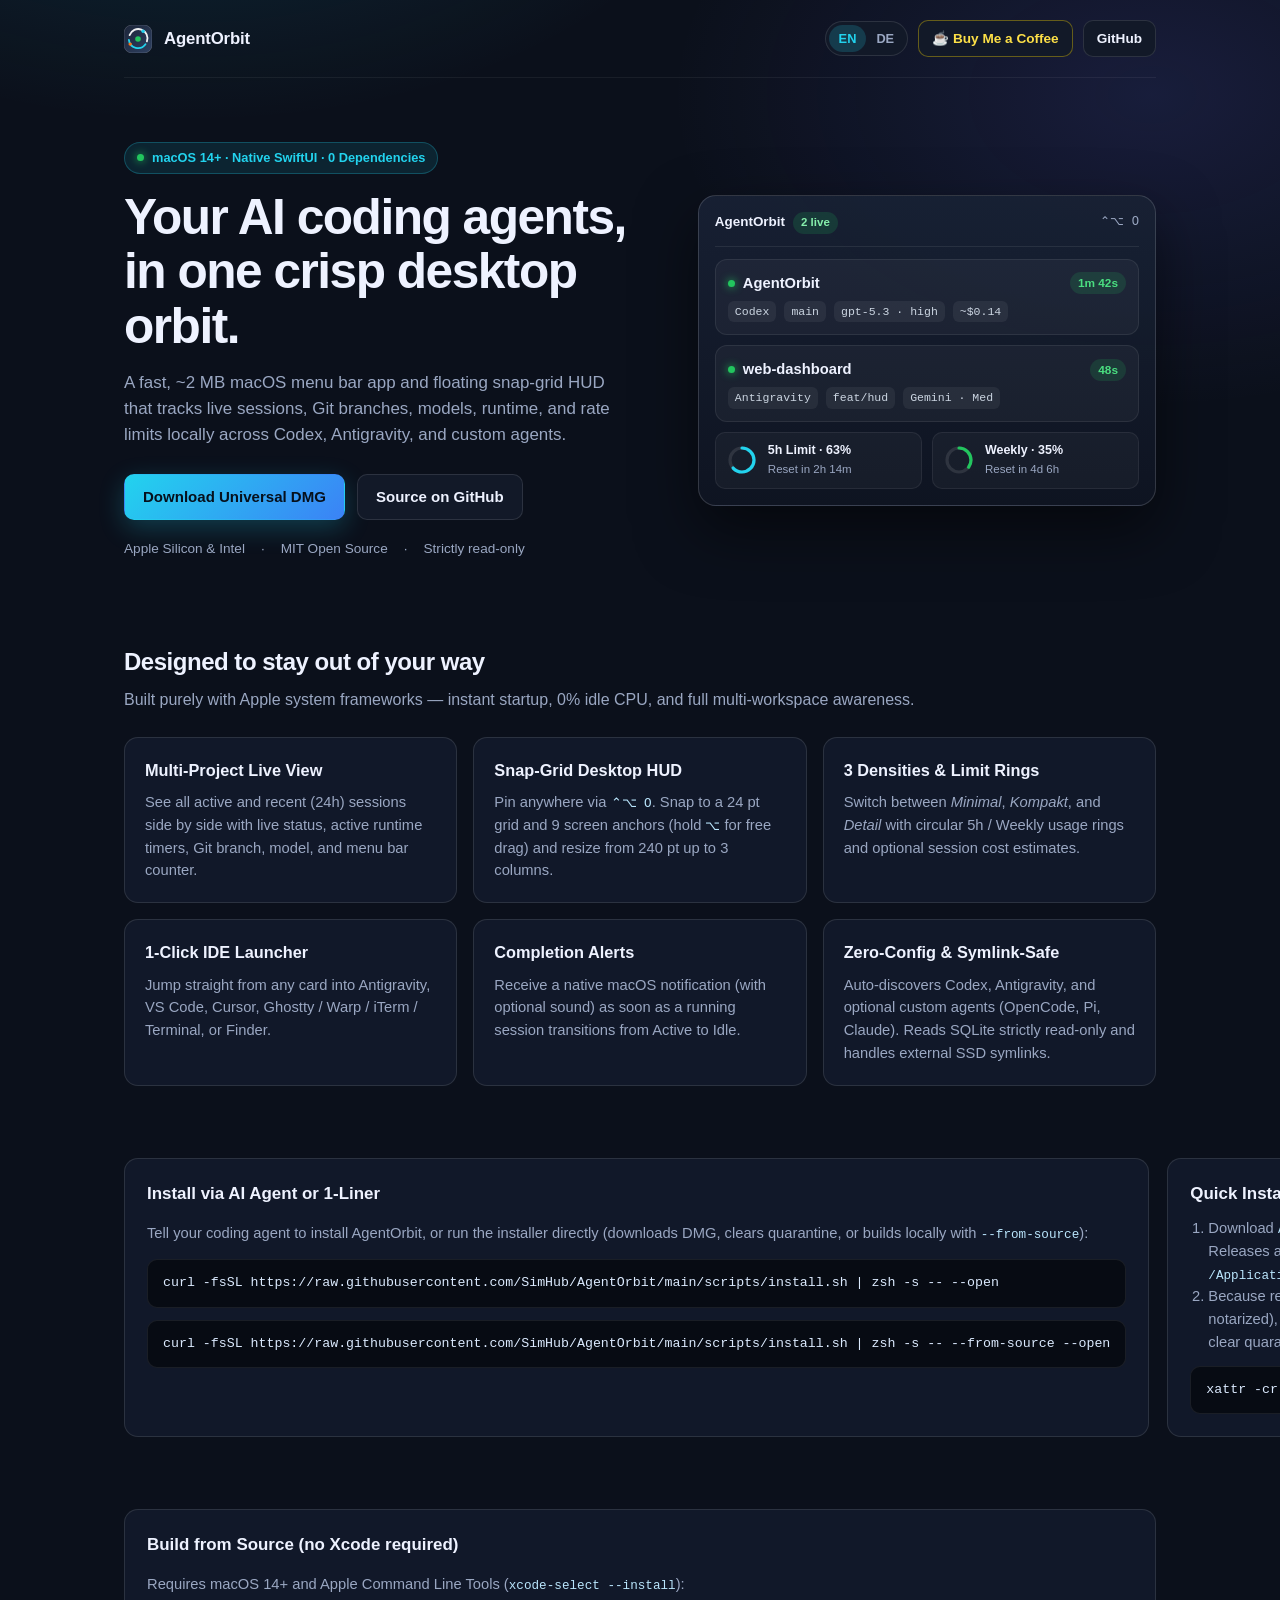
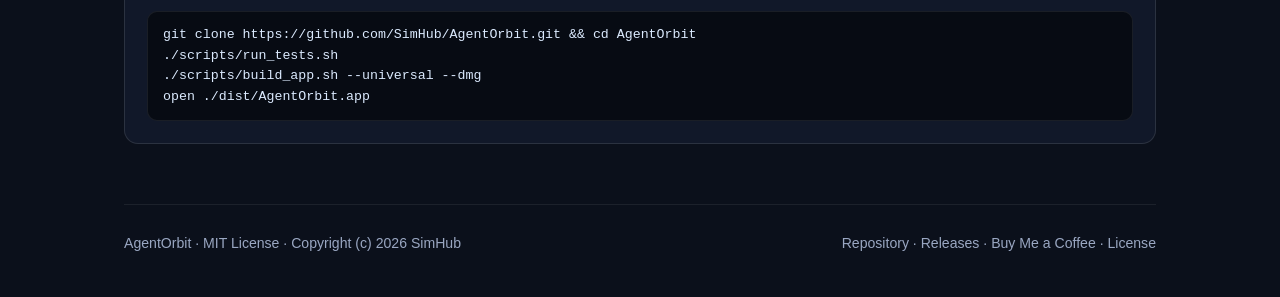
==== docs/index.html @ 00ea3caf "Add README icon, agent installer, and Buy Me a Coffee support" ====
<!DOCTYPE html>
<html lang="en">
<head>
  <meta charset="UTF-8" />
  <meta name="viewport" content="width=device-width, initial-scale=1.0" />
  <title>AgentOrbit — Lightweight macOS HUD for AI Coding Agents</title>
  <meta name="description" content="A fast, zero-dependency macOS menu bar & floating desktop HUD for Codex, Antigravity, and custom AI coding agents." />
  <link rel="icon" type="image/png" href="assets/icon.png" />
  <style>
    :root {
      --bg: #0b101b;
      --bg-elev: #121928;
      --card: rgba(20, 28, 45, 0.78);
      --border: rgba(255, 255, 255, 0.11);
      --text: #eef2ff;
      --muted: #9aa7c2;
      --cyan: #22d3ee;
      --green: #22c55e;
      --orange: #f97316;
      --indigo: #6366f1;
      --mono: ui-monospace, SFMono-Regular, Menlo, Monaco, Consolas, monospace;
      --sans: -apple-system, BlinkMacSystemFont, "SF Pro Text", "Segoe UI", Roboto, sans-serif;
    }

    * { box-sizing: border-box; }

    html, body {
      margin: 0;
      padding: 0;
      background:
        radial-gradient(900px 520px at 15% -10%, rgba(34, 211, 238, 0.14), transparent 60%),
        radial-gradient(800px 520px at 90% 5%, rgba(99, 102, 241, 0.15), transparent 60%),
        var(--bg);
      color: var(--text);
      font-family: var(--sans);
      line-height: 1.55;
      -webkit-font-smoothing: antialiased;
    }

    a { color: inherit; text-decoration: none; }

    .container {
      max-width: 1080px;
      margin: 0 auto;
      padding: 0 24px;
    }

    header {
      display: flex;
      align-items: center;
      justify-content: space-between;
      padding: 20px 0;
      border-bottom: 1px solid rgba(255, 255, 255, 0.06);
    }

    .brand {
      display: inline-flex;
      align-items: center;
      gap: 12px;
      font-weight: 650;
      font-size: 1.05rem;
      letter-spacing: -0.01em;
    }

    .nav-actions {
      display: flex;
      align-items: center;
      gap: 10px;
    }

    .lang-toggle {
      display: inline-flex;
      background: var(--bg-elev);
      border: 1px solid var(--border);
      border-radius: 999px;
      padding: 3px;
    }

    .lang-toggle button {
      background: transparent;
      border: none;
      color: var(--muted);
      font: inherit;
      font-size: 0.8rem;
      font-weight: 600;
      padding: 4px 10px;
      border-radius: 999px;
      cursor: pointer;
    }

    .lang-toggle button.active {
      background: rgba(34, 211, 238, 0.18);
      color: var(--cyan);
    }

    .btn {
      display: inline-flex;
      align-items: center;
      gap: 8px;
      padding: 10px 18px;
      border-radius: 10px;
      font-weight: 600;
      font-size: 0.94rem;
      border: 1px solid var(--border);
      transition: transform 0.14s ease, border-color 0.14s ease, background 0.14s ease;
    }

    .btn:hover { transform: translateY(-1px); }

    .btn-primary {
      background: linear-gradient(135deg, #22d3ee, #3b82f6);
      color: #06101c;
      border-color: transparent;
      box-shadow: 0 8px 26px rgba(34, 211, 238, 0.24);
    }

    .btn-secondary {
      background: var(--bg-elev);
      color: var(--text);
    }

    .btn-secondary:hover { border-color: rgba(255, 255, 255, 0.28); }

    .btn-sm { padding: 7px 13px; font-size: 0.85rem; }

    .hero {
      display: grid;
      grid-template-columns: 1.08fr 0.92fr;
      gap: 36px;
      align-items: center;
      padding: 64px 0 48px;
    }

    .pill {
      display: inline-flex;
      align-items: center;
      gap: 8px;
      padding: 5px 12px;
      border-radius: 999px;
      background: rgba(34, 211, 238, 0.1);
      border: 1px solid rgba(34, 211, 238, 0.25);
      color: var(--cyan);
      font-size: 0.8rem;
      font-weight: 600;
      margin-bottom: 16px;
    }

    .dot {
      width: 7px;
      height: 7px;
      border-radius: 50%;
      background: var(--green);
      box-shadow: 0 0 8px var(--green);
    }

    h1 {
      margin: 0 0 16px;
      font-size: clamp(2.1rem, 4.2vw, 3.1rem);
      line-height: 1.1;
      letter-spacing: -0.03em;
    }

    .subtitle {
      margin: 0 0 26px;
      color: var(--muted);
      font-size: 1.06rem;
      max-width: 54ch;
    }

    .cta-row {
      display: flex;
      flex-wrap: wrap;
      gap: 12px;
      margin-bottom: 18px;
    }

    .meta-row {
      display: flex;
      flex-wrap: wrap;
      gap: 16px;
      color: var(--muted);
      font-size: 0.85rem;
    }

    /* HUD Preview Card */
    .hud-shell {
      background: linear-gradient(180deg, rgba(24, 33, 52, 0.95), rgba(15, 21, 34, 0.95));
      border: 1px solid rgba(255, 255, 255, 0.15);
      border-radius: 18px;
      padding: 16px;
      box-shadow: 0 24px 60px rgba(0, 0, 0, 0.52);
    }

    .hud-header {
      display: flex;
      align-items: center;
      justify-content: space-between;
      padding-bottom: 12px;
      margin-bottom: 12px;
      border-bottom: 1px solid rgba(255, 255, 255, 0.08);
      font-size: 0.84rem;
    }

    .hud-title {
      display: flex;
      align-items: center;
      gap: 8px;
      font-weight: 650;
    }

    .hud-badge {
      padding: 2px 8px;
      border-radius: 999px;
      font-size: 0.72rem;
      font-weight: 600;
      background: rgba(34, 197, 94, 0.16);
      color: #86efac;
    }

    .hud-grid {
      display: grid;
      gap: 10px;
    }

    .hud-card {
      background: rgba(255, 255, 255, 0.04);
      border: 1px solid rgba(255, 255, 255, 0.08);
      border-radius: 12px;
      padding: 12px;
    }

    .hud-card-top {
      display: flex;
      justify-content: space-between;
      align-items: center;
      gap: 8px;
      margin-bottom: 6px;
    }

    .hud-proj {
      display: flex;
      align-items: center;
      gap: 8px;
      font-weight: 600;
      font-size: 0.92rem;
    }

    .status-pill {
      display: inline-flex;
      align-items: center;
      gap: 5px;
      font-size: 0.74rem;
      font-weight: 600;
      padding: 2px 8px;
      border-radius: 999px;
    }

    .status-live { background: rgba(34, 197, 94, 0.15); color: #4ade80; }
    .status-idle { background: rgba(148, 163, 184, 0.14); color: #94a3b8; }

    .hud-meta {
      display: flex;
      flex-wrap: wrap;
      gap: 8px;
      font-size: 0.78rem;
      color: var(--muted);
    }

    .tag {
      background: rgba(255, 255, 255, 0.06);
      padding: 2px 7px;
      border-radius: 6px;
      font-family: var(--mono);
      font-size: 0.72rem;
      color: #cbd5e1;
    }

    .rings {
      display: grid;
      grid-template-columns: 1fr 1fr;
      gap: 10px;
      margin-top: 10px;
    }

    .ring-box {
      display: flex;
      align-items: center;
      gap: 10px;
      background: rgba(255, 255, 255, 0.035);
      border: 1px solid rgba(255, 255, 255, 0.07);
      border-radius: 10px;
      padding: 8px 10px;
      font-size: 0.78rem;
    }

    .ring-label { font-weight: 650; display: block; }
    .ring-sub { color: var(--muted); font-size: 0.72rem; }

    /* Sections */
    section { padding: 36px 0; }

    .section-title {
      font-size: 1.5rem;
      margin: 0 0 8px;
      letter-spacing: -0.02em;
    }

    .section-sub {
      color: var(--muted);
      margin: 0 0 24px;
    }

    .features {
      display: grid;
      grid-template-columns: repeat(3, minmax(0, 1fr));
      gap: 16px;
    }

    .feature-card {
      background: var(--card);
      border: 1px solid var(--border);
      border-radius: 14px;
      padding: 20px;
    }

    .feature-card h3 {
      margin: 0 0 8px;
      font-size: 1.02rem;
    }

    .feature-card p {
      margin: 0;
      color: var(--muted);
      font-size: 0.92rem;
    }

    .two-col {
      display: grid;
      grid-template-columns: 1fr 1fr;
      gap: 18px;
    }

    .panel {
      background: var(--card);
      border: 1px solid var(--border);
      border-radius: 14px;
      padding: 22px;
    }

    .panel h3 { margin: 0 0 10px; font-size: 1.06rem; }
    .panel p, .panel li { color: var(--muted); font-size: 0.92rem; }
    .panel ol, .panel ul { padding-left: 18px; margin: 8px 0 12px; }

    pre {
      margin: 12px 0 0;
      padding: 13px 15px;
      background: #070b13;
      border: 1px solid rgba(255, 255, 255, 0.08);
      border-radius: 10px;
      overflow-x: auto;
      font-family: var(--mono);
      font-size: 0.83rem;
      color: #dbeafe;
    }

    code { font-family: var(--mono); font-size: 0.86em; color: #bae6fd; }

    footer {
      border-top: 1px solid rgba(255, 255, 255, 0.07);
      padding: 28px 0 42px;
      margin-top: 24px;
      display: flex;
      flex-wrap: wrap;
      justify-content: space-between;
      gap: 12px;
      color: var(--muted);
      font-size: 0.88rem;
    }

    footer a:hover { color: var(--text); text-decoration: underline; }

    [data-lang="de"] .en,
    [data-lang="en"] .de {
      display: none !important;
    }

    @media (max-width: 880px) {
      .hero, .two-col { grid-template-columns: 1fr; }
      .features { grid-template-columns: 1fr 1fr; }
    }

    @media (max-width: 600px) {
      .features { grid-template-columns: 1fr; }
      header { flex-wrap: wrap; gap: 12px; }
    }
  </style>
</head>
<body data-lang="en">
  <div class="container">
    <header>
      <a class="brand" href="#">
        <svg width="28" height="28" viewBox="0 0 28 28" aria-hidden="true">
          <defs>
            <linearGradient id="orbitBg" x1="0" y1="0" x2="1" y2="1">
              <stop offset="0%" stop-color="#1c2438" />
              <stop offset="100%" stop-color="#2e4061" />
            </linearGradient>
          </defs>
          <rect width="28" height="28" rx="8" fill="url(#orbitBg)" stroke="rgba(255,255,255,0.16)" />
          <path d="M 5.6 10.1 A 9.2 9.2 0 0 1 22.9 16.4" fill="none" stroke="rgba(255,255,255,0.92)" stroke-width="1.8" stroke-linecap="round" />
          <path d="M 21.5 19.3 A 9.2 9.2 0 0 1 4.9 14.8" fill="none" stroke="#22d3ee" stroke-width="1.8" stroke-linecap="round" />
          <circle cx="14" cy="14" r="2.8" fill="#22c55e" />
          <circle cx="19.1" cy="6.2" r="1.7" fill="#22d3ee" />
          <circle cx="6.2" cy="19.1" r="1.7" fill="#f97316" />
        </svg>
        <span>AgentOrbit</span>
      </a>

      <div class="nav-actions">
        <div class="lang-toggle" role="group" aria-label="Language">
          <button type="button" id="btn-en" class="active" onclick="setLang('en')">EN</button>
          <button type="button" id="btn-de" onclick="setLang('de')">DE</button>
        </div>
        <a class="btn btn-secondary btn-sm" style="border-color: rgba(255, 221, 0, 0.35); color: #fde047;" href="https://buymeacoffee.com/simhub" target="_blank" rel="noopener">☕ Buy Me a Coffee</a>
        <a class="btn btn-secondary btn-sm" href="https://github.com/SimHub/AgentOrbit" target="_blank" rel="noopener">GitHub</a>
      </div>
    </header>

    <main>
      <section class="hero">
        <div>
          <div class="pill">
            <span class="dot"></span>
            <span class="en">macOS 14+ · Native SwiftUI · 0 Dependencies</span>
            <span class="de">macOS 14+ · Natives SwiftUI · 0 Abhängigkeiten</span>
          </div>

          <h1 class="en">Your AI coding agents, in one crisp desktop orbit.</h1>
          <h1 class="de">Deine KI-Coding-Agents kompakt im Blick.</h1>

          <p class="subtitle en">
            A fast, ~2 MB macOS menu bar app and floating snap-grid HUD that tracks live sessions, Git branches, models, runtime, and rate limits locally across Codex, Antigravity, and custom agents.
          </p>
          <p class="subtitle de">
            Schlanke (~2 MB) macOS-Menüleisten-App &amp; schwebendes Desktop-HUD mit Einrast-Raster: Live-Status, Git-Branches, Modelle, Laufzeit und Limit-Ringe lokal für Codex, Antigravity &amp; eigene Agents.
          </p>

          <div class="cta-row">
            <a class="btn btn-primary" href="https://github.com/SimHub/AgentOrbit/releases/latest/download/AgentOrbit.dmg">
              <span class="en">Download Universal DMG</span>
              <span class="de">Universal-DMG laden</span>
            </a>
            <a class="btn btn-secondary" href="https://github.com/SimHub/AgentOrbit" target="_blank" rel="noopener">
              <span class="en">Source on GitHub</span>
              <span class="de">Quellcode auf GitHub</span>
            </a>
          </div>

          <div class="meta-row">
            <span>Apple Silicon &amp; Intel</span>
            <span>·</span>
            <span class="en">MIT Open Source</span>
            <span class="de">MIT Open Source</span>
            <span>·</span>
            <span class="en">Strictly read-only</span>
            <span class="de">Strikt Read-Only</span>
          </div>
        </div>

        <div class="hud-shell" aria-label="AgentOrbit HUD Preview">
          <div class="hud-header">
            <div class="hud-title">
              <span>AgentOrbit</span>
              <span class="hud-badge en">2 live</span>
              <span class="hud-badge de">2 aktiv</span>
            </div>
            <span style="color: var(--muted); font-family: var(--mono); font-size: 0.76rem;">⌃⌥ O</span>
          </div>

          <div class="hud-grid">
            <div class="hud-card">
              <div class="hud-card-top">
                <div class="hud-proj">
                  <span class="dot"></span>
                  <span>AgentOrbit</span>
                </div>
                <span class="status-pill status-live">1m 42s</span>
              </div>
              <div class="hud-meta">
                <span class="tag">Codex</span>
                <span class="tag">main</span>
                <span class="tag">gpt-5.3 · high</span>
                <span class="tag">~$0.14</span>
              </div>
            </div>

            <div class="hud-card">
              <div class="hud-card-top">
                <div class="hud-proj">
                  <span class="dot"></span>
                  <span>web-dashboard</span>
                </div>
                <span class="status-pill status-live">48s</span>
              </div>
              <div class="hud-meta">
                <span class="tag">Antigravity</span>
                <span class="tag">feat/hud</span>
                <span class="tag">Gemini · Med</span>
              </div>
            </div>
          </div>

          <div class="rings">
            <div class="ring-box">
              <svg width="32" height="32" viewBox="0 0 32 32" aria-hidden="true">
                <circle cx="16" cy="16" r="12" fill="none" stroke="rgba(255,255,255,0.1)" stroke-width="3.2" />
                <circle cx="16" cy="16" r="12" fill="none" stroke="#22d3ee" stroke-width="3.2" stroke-dasharray="75.4" stroke-dashoffset="28" stroke-linecap="round" transform="rotate(-90 16 16)" />
              </svg>
              <div>
                <span class="ring-label">5h Limit · 63%</span>
                <span class="ring-sub">Reset in 2h 14m</span>
              </div>
            </div>

            <div class="ring-box">
              <svg width="32" height="32" viewBox="0 0 32 32" aria-hidden="true">
                <circle cx="16" cy="16" r="12" fill="none" stroke="rgba(255,255,255,0.1)" stroke-width="3.2" />
                <circle cx="16" cy="16" r="12" fill="none" stroke="#22c55e" stroke-width="3.2" stroke-dasharray="75.4" stroke-dashoffset="49" stroke-linecap="round" transform="rotate(-90 16 16)" />
              </svg>
              <div>
                <span class="ring-label">Weekly · 35%</span>
                <span class="ring-sub">Reset in 4d 6h</span>
              </div>
            </div>
          </div>
        </div>
      </section>

      <section>
        <h2 class="section-title en">Designed to stay out of your way</h2>
        <h2 class="section-title de">Gemacht für paralleles Arbeiten</h2>
        <p class="section-sub en">Built purely with Apple system frameworks — instant startup, 0% idle CPU, and full multi-workspace awareness.</p>
        <p class="section-sub de">Rein auf Apple-Systemframeworks gebaut — sofort startklar, 0 % Idle-CPU und voller Multi-Projekt-Überblick.</p>

        <div class="features">
          <div class="feature-card">
            <h3 class="en">Multi-Project Live View</h3>
            <h3 class="de">Multi-Projekt-Übersicht</h3>
            <p class="en">See all active and recent (24h) sessions side by side with live status, active runtime timers, Git branch, model, and menu bar counter.</p>
            <p class="de">Alle laufenden und aktuellen Sessions (24h) nebeneinander mit Status, Laufzeit-Timer, Git-Branch, Modell und Menüleisten-Counter.</p>
          </div>

          <div class="feature-card">
            <h3 class="en">Snap-Grid Desktop HUD</h3>
            <h3 class="de">Desktop-HUD mit Einrast-Grid</h3>
            <p class="en">Pin anywhere via <code>⌃⌥ O</code>. Snap to a 24 pt grid and 9 screen anchors (hold <code>⌥</code> for free drag) and resize from 240 pt up to 3 columns.</p>
            <p class="de">Per <code>⌃⌥ O</code> anpinnbar, mit 24-pt-Raster &amp; 9 Ankern (<code>⌥</code> = frei) sowie stufenloser Breite von 240 pt bis 3 Spalten.</p>
          </div>

          <div class="feature-card">
            <h3 class="en">3 Densities &amp; Limit Rings</h3>
            <h3 class="de">3 Ansichten &amp; Limit-Ringe</h3>
            <p class="en">Switch between <em>Minimal</em>, <em>Kompakt</em>, and <em>Detail</em> with circular 5h / Weekly usage rings and optional session cost estimates.</p>
            <p class="de">Wähle zwischen <em>Minimal</em>, <em>Kompakt</em> und <em>Detail</em> inkl. runder 5h-/Weekly-Ringe und optionaler Kosten-Schätzung.</p>
          </div>

          <div class="feature-card">
            <h3 class="en">1-Click IDE Launcher</h3>
            <h3 class="de">1-Klick-IDE-Starter</h3>
            <p class="en">Jump straight from any card into Antigravity, VS Code, Cursor, Ghostty / Warp / iTerm / Terminal, or Finder.</p>
            <p class="de">Direkt von jeder Karte ins passende Projekt in Antigravity, VS Code, Cursor, Terminal oder Finder springen.</p>
          </div>

          <div class="feature-card">
            <h3 class="en">Completion Alerts</h3>
            <h3 class="de">Fertig-Benachrichtigung</h3>
            <p class="en">Receive a native macOS notification (with optional sound) as soon as a running session transitions from Active to Idle.</p>
            <p class="de">Native macOS-Mitteilung (mit optionalem Sound), sobald ein Agent von Aktiv auf Idle wechselt.</p>
          </div>

          <div class="feature-card">
            <h3 class="en">Zero-Config &amp; Symlink-Safe</h3>
            <h3 class="de">Zero-Config &amp; Symlink-sicher</h3>
            <p class="en">Auto-discovers Codex, Antigravity, and optional custom agents (OpenCode, Pi, Claude). Reads SQLite strictly read-only and handles external SSD symlinks.</p>
            <p class="de">Erkennt Codex, Antigravity &amp; Custom-Agents automatisch, liest SQLite strikt read-only und löst Symlinks auf externen SSDs sauber auf.</p>
          </div>
        </div>
      </section>

      <section class="two-col">
        <div class="panel">
          <h3 class="en">Install via AI Agent or 1-Liner</h3>
          <h3 class="de">Installation per AI-Agent oder 1-Zeiler</h3>
          <p class="en">Tell your coding agent to install AgentOrbit, or run the installer directly (downloads DMG, clears quarantine, or builds locally with <code>--from-source</code>):</p>
          <p class="de">Sag deinem Coding-Agent, er soll AgentOrbit installieren, oder starte das Setup direkt (lädt DMG, entfernt Quarantäne oder baut lokal mit <code>--from-source</code>):</p>
          <pre>curl -fsSL https://raw.githubusercontent.com/SimHub/AgentOrbit/main/scripts/install.sh | zsh -s -- --open</pre>
          <pre>curl -fsSL https://raw.githubusercontent.com/SimHub/AgentOrbit/main/scripts/install.sh | zsh -s -- --from-source --open</pre>
        </div>

        <div class="panel">
          <h3 class="en">Quick Install (Manual DMG)</h3>
          <h3 class="de">Manuelle Installation (DMG)</h3>
          <ol class="en">
            <li>Download <code>AgentOrbit.dmg</code> from GitHub Releases and drag <code>AgentOrbit.app</code> into <code>/Applications</code>.</li>
            <li>Because releases are ad-hoc signed (not Apple-notarized), right-click → <strong>Open</strong> on first launch or clear quarantine:</li>
          </ol>
          <ol class="de">
            <li><code>AgentOrbit.dmg</code> aus den GitHub Releases laden und <code>AgentOrbit.app</code> in <code>/Applications</code> ziehen.</li>
            <li>Da Releases aktuell ad-hoc signiert sind, beim Erststart Rechtsklick → <strong>Öffnen</strong> wählen oder Quarantäne entfernen:</li>
          </ol>
          <pre>xattr -cr /Applications/AgentOrbit.app</pre>
        </div>
      </section>

      <section>
        <div class="panel">
          <h3 class="en">Build from Source (no Xcode required)</h3>
          <h3 class="de">Selbst bauen (ohne Xcode)</h3>
          <p class="en">Requires macOS 14+ and Apple Command Line Tools (<code>xcode-select --install</code>):</p>
          <p class="de">Benötigt macOS 14+ und die Apple Command Line Tools (<code>xcode-select --install</code>):</p>
          <pre>git clone https://github.com/SimHub/AgentOrbit.git &amp;&amp; cd AgentOrbit
./scripts/run_tests.sh
./scripts/build_app.sh --universal --dmg
open ./dist/AgentOrbit.app</pre>
        </div>
      </section>
    </main>

    <footer>
      <span>AgentOrbit · MIT License · Copyright (c) 2026 SimHub</span>
      <span>
        <a href="https://github.com/SimHub/AgentOrbit" target="_blank" rel="noopener">Repository</a> ·
        <a href="https://github.com/SimHub/AgentOrbit/releases" target="_blank" rel="noopener">Releases</a> ·
        <a href="https://buymeacoffee.com/simhub" target="_blank" rel="noopener">Buy Me a Coffee</a> ·
        <a href="https://github.com/SimHub/AgentOrbit/blob/main/LICENSE" target="_blank" rel="noopener">License</a>
      </span>
    </footer>
  </div>

  <script>
    function setLang(lang) {
      document.body.setAttribute('data-lang', lang);
      document.documentElement.setAttribute('lang', lang);
      document.getElementById('btn-en').classList.toggle('active', lang === 'en');
      document.getElementById('btn-de').classList.toggle('active', lang === 'de');
    }
    if ((navigator.language || '').toLowerCase().startsWith('de')) {
      setLang('de');
    }
  </script>
</body>
</html>
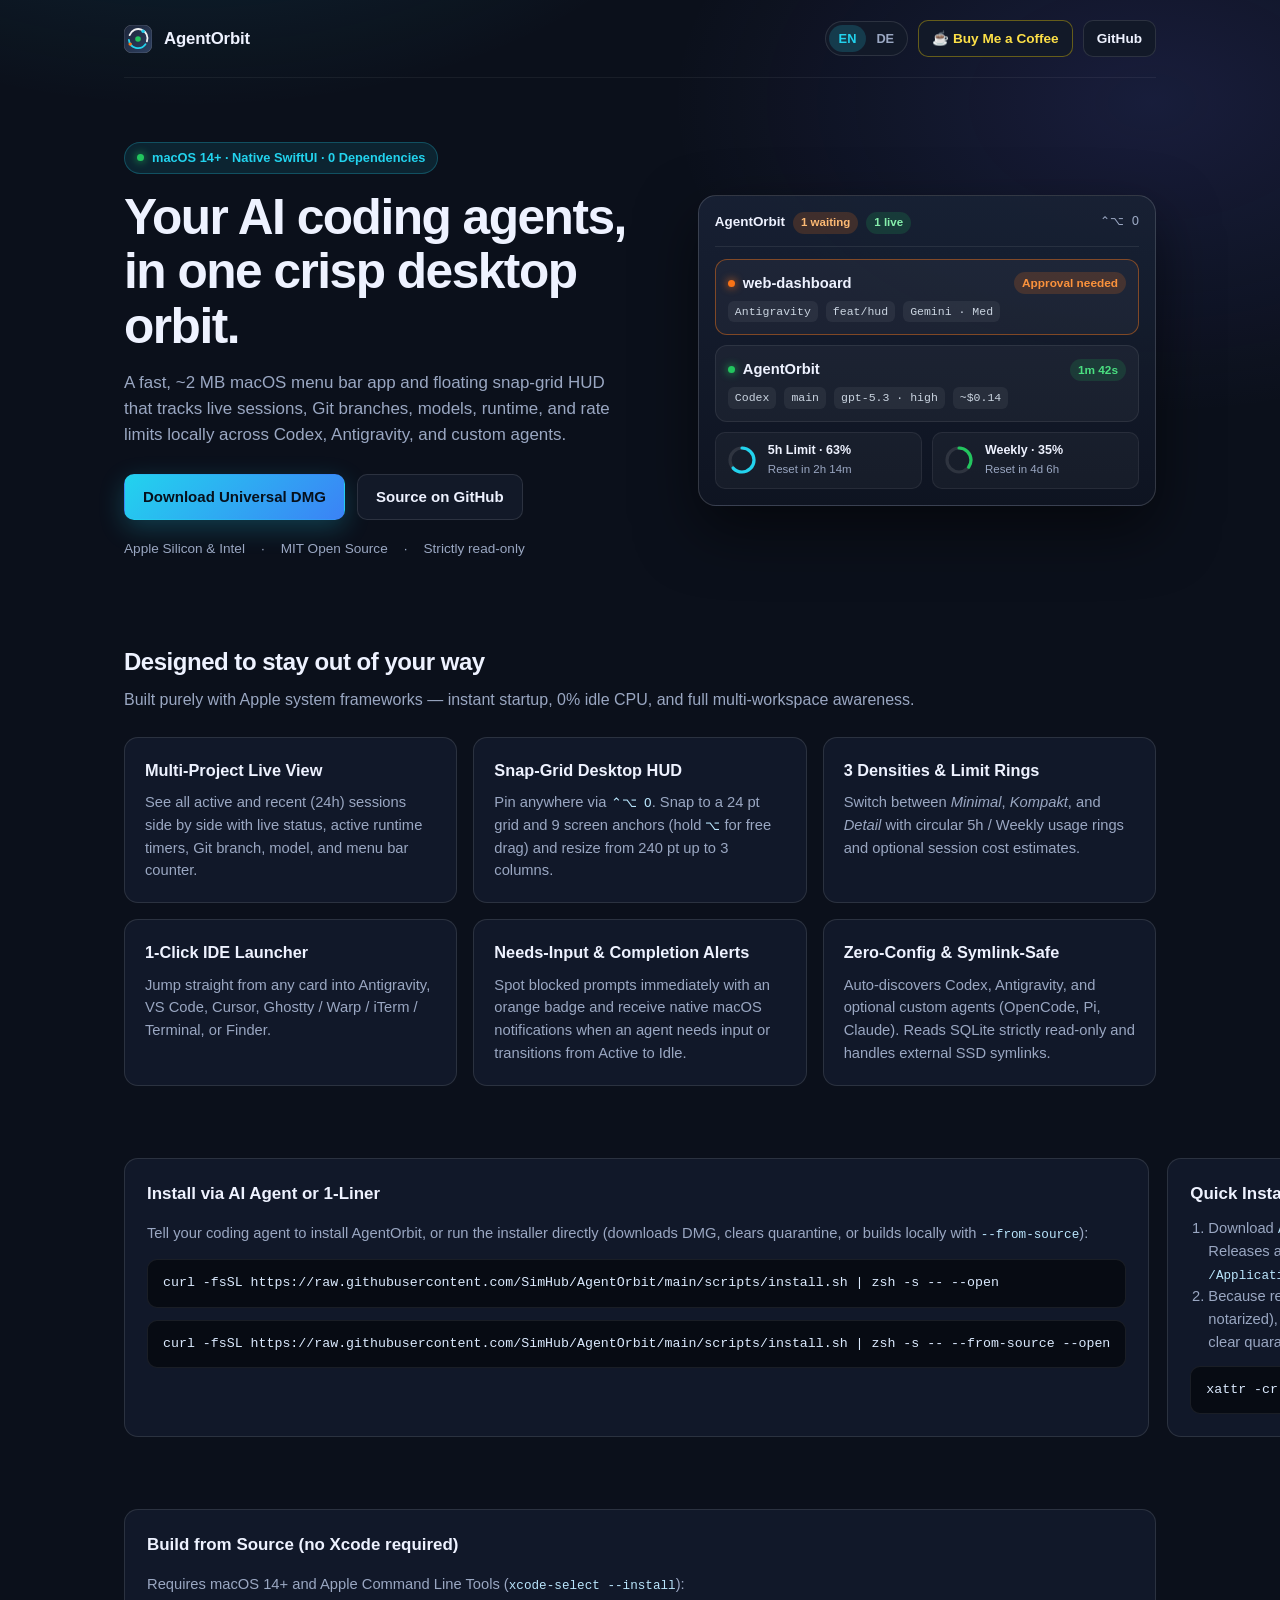
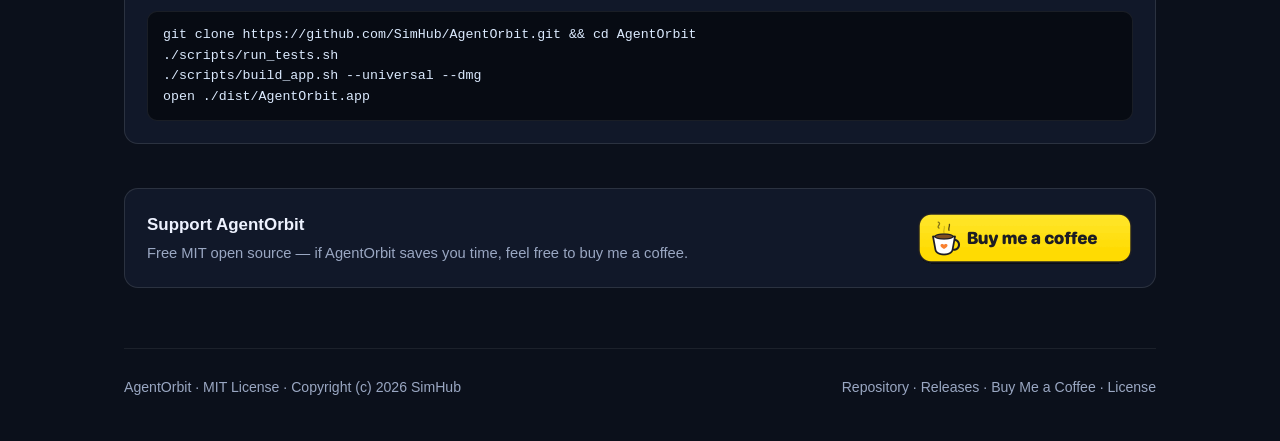
==== commit ba41de56: "Add needs-input detection (v1.1.0), BMAC GIF, and docs updates" ====
--- a/docs/index.html
+++ b/docs/index.html
@@ -217,6 +217,23 @@
       color: #86efac;
     }
 
+    .hud-badge-wait {
+      padding: 2px 8px;
+      border-radius: 999px;
+      font-size: 0.72rem;
+      font-weight: 600;
+      background: rgba(249, 115, 22, 0.18);
+      color: #fdba74;
+    }
+
+    .dot-wait {
+      width: 7px;
+      height: 7px;
+      border-radius: 50%;
+      background: var(--orange);
+      box-shadow: 0 0 8px var(--orange);
+    }
+
     .hud-grid {
       display: grid;
       gap: 10px;
@@ -229,6 +246,10 @@
       padding: 12px;
     }
 
+    .hud-card-wait {
+      border-color: rgba(249, 115, 22, 0.45);
+    }
+
     .hud-card-top {
       display: flex;
       justify-content: space-between;
@@ -256,6 +277,7 @@
     }
 
     .status-live { background: rgba(34, 197, 94, 0.15); color: #4ade80; }
+    .status-wait { background: rgba(249, 115, 22, 0.18); color: #fb923c; }
     .status-idle { background: rgba(148, 163, 184, 0.14); color: #94a3b8; }
 
     .hud-meta {
@@ -471,13 +493,31 @@
           <div class="hud-header">
             <div class="hud-title">
               <span>AgentOrbit</span>
-              <span class="hud-badge en">2 live</span>
-              <span class="hud-badge de">2 aktiv</span>
+              <span class="hud-badge-wait en">1 waiting</span>
+              <span class="hud-badge-wait de">1 wartet</span>
+              <span class="hud-badge en">1 live</span>
+              <span class="hud-badge de">1 aktiv</span>
             </div>
             <span style="color: var(--muted); font-family: var(--mono); font-size: 0.76rem;">⌃⌥ O</span>
           </div>
 
           <div class="hud-grid">
+            <div class="hud-card hud-card-wait">
+              <div class="hud-card-top">
+                <div class="hud-proj">
+                  <span class="dot-wait"></span>
+                  <span>web-dashboard</span>
+                </div>
+                <span class="status-pill status-wait en">Approval needed</span>
+                <span class="status-pill status-wait de">Freigabe nötig</span>
+              </div>
+              <div class="hud-meta">
+                <span class="tag">Antigravity</span>
+                <span class="tag">feat/hud</span>
+                <span class="tag">Gemini · Med</span>
+              </div>
+            </div>
+
             <div class="hud-card">
               <div class="hud-card-top">
                 <div class="hud-proj">
@@ -493,21 +533,6 @@
                 <span class="tag">~$0.14</span>
               </div>
             </div>
-
-            <div class="hud-card">
-              <div class="hud-card-top">
-                <div class="hud-proj">
-                  <span class="dot"></span>
-                  <span>web-dashboard</span>
-                </div>
-                <span class="status-pill status-live">48s</span>
-              </div>
-              <div class="hud-meta">
-                <span class="tag">Antigravity</span>
-                <span class="tag">feat/hud</span>
-                <span class="tag">Gemini · Med</span>
-              </div>
-            </div>
           </div>
 
           <div class="rings">
@@ -572,10 +597,10 @@
           </div>
 
           <div class="feature-card">
-            <h3 class="en">Completion Alerts</h3>
-            <h3 class="de">Fertig-Benachrichtigung</h3>
-            <p class="en">Receive a native macOS notification (with optional sound) as soon as a running session transitions from Active to Idle.</p>
-            <p class="de">Native macOS-Mitteilung (mit optionalem Sound), sobald ein Agent von Aktiv auf Idle wechselt.</p>
+            <h3 class="en">Needs-Input &amp; Completion Alerts</h3>
+            <h3 class="de">Wartet- &amp; Fertig-Meldungen</h3>
+            <p class="en">Spot blocked prompts immediately with an orange badge and receive native macOS notifications when an agent needs input or transitions from Active to Idle.</p>
+            <p class="de">Erkennt sofort per orangem Badge, wenn ein Agent auf Freigabe/Antwort wartet, und benachrichtigt nativ bei Eingabe nötig oder Aktiv → Idle.</p>
           </div>
 
           <div class="feature-card">
@@ -624,6 +649,20 @@
 open ./dist/AgentOrbit.app</pre>
         </div>
       </section>
+
+      <section style="padding-top: 8px;">
+        <div class="panel" style="display: flex; flex-wrap: wrap; align-items: center; justify-content: space-between; gap: 16px;">
+          <div>
+            <h3 style="margin-bottom: 4px;" class="en">Support AgentOrbit</h3>
+            <h3 style="margin-bottom: 4px;" class="de">AgentOrbit unterstützen</h3>
+            <p style="margin: 0;" class="en">Free MIT open source — if AgentOrbit saves you time, feel free to buy me a coffee.</p>
+            <p style="margin: 0;" class="de">Kostenlos &amp; MIT Open Source — wenn dir AgentOrbit Zeit spart, freu ich mich über einen Kaffee.</p>
+          </div>
+          <a href="https://buymeacoffee.com/simhub" target="_blank" rel="noopener" style="display: inline-block; line-height: 0;">
+            <img src="assets/buymeacoffee.gif" width="216" height="54" alt="Buy Me a Coffee" />
+          </a>
+        </div>
+      </section>
     </main>
 
     <footer>
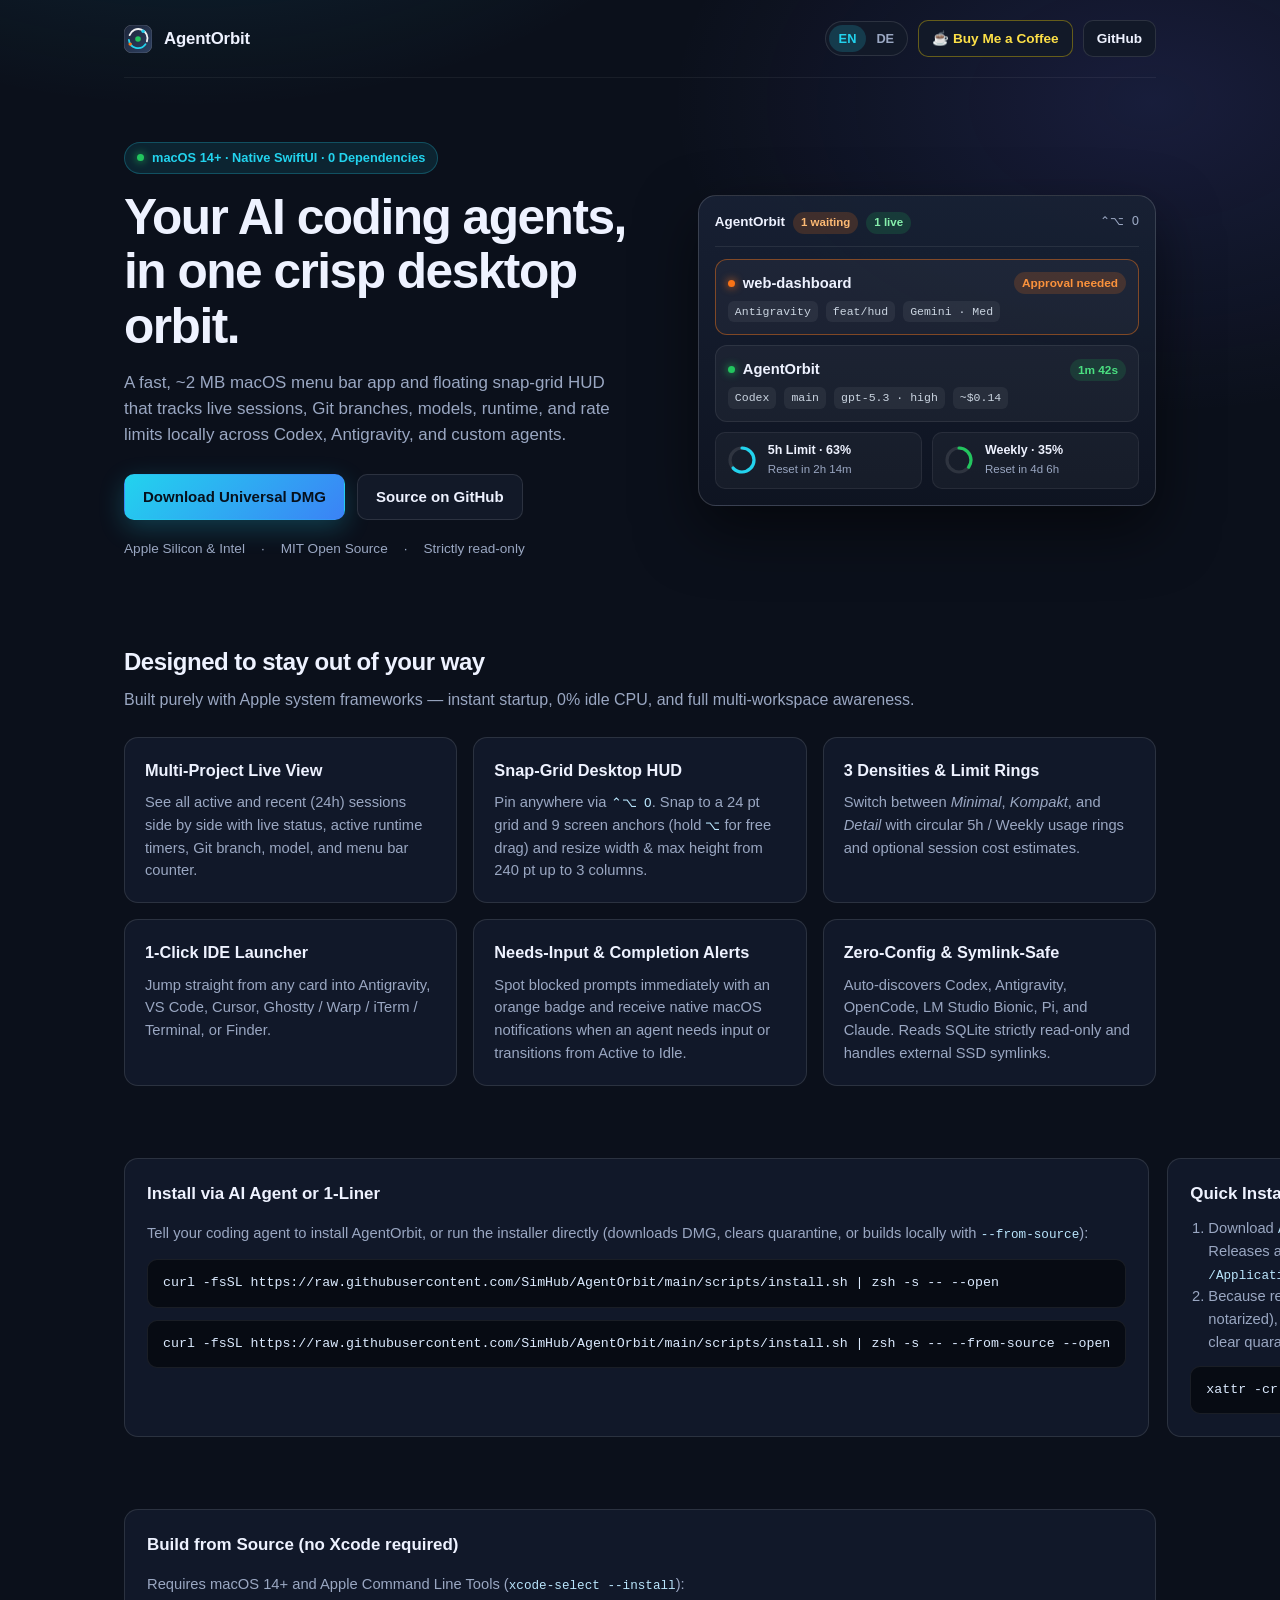
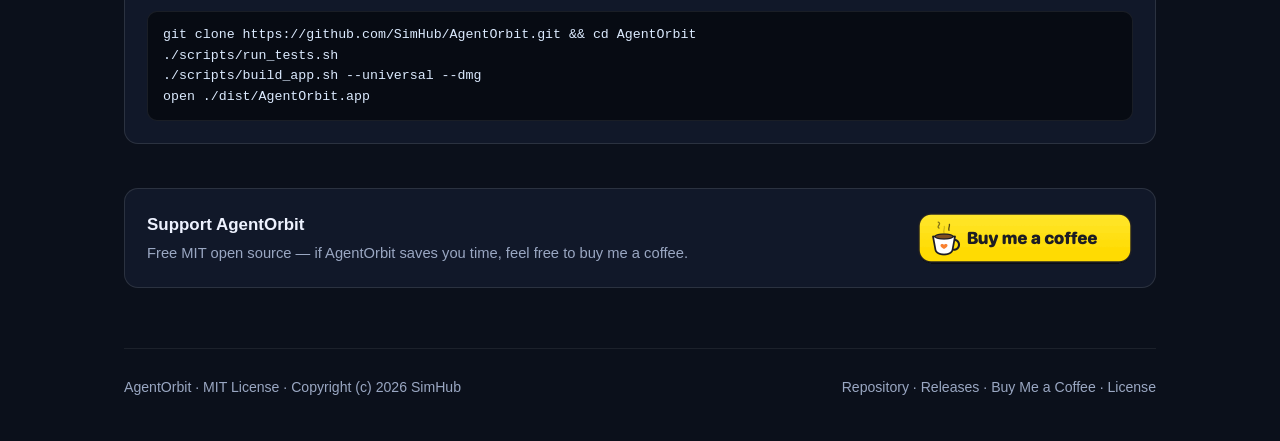
==== commit 7e5fdd54: "Add LM Studio Bionic support (v1.2.0) and update docs" ====
--- a/docs/index.html
+++ b/docs/index.html
@@ -578,8 +578,8 @@
           <div class="feature-card">
             <h3 class="en">Snap-Grid Desktop HUD</h3>
             <h3 class="de">Desktop-HUD mit Einrast-Grid</h3>
-            <p class="en">Pin anywhere via <code>⌃⌥ O</code>. Snap to a 24 pt grid and 9 screen anchors (hold <code>⌥</code> for free drag) and resize from 240 pt up to 3 columns.</p>
-            <p class="de">Per <code>⌃⌥ O</code> anpinnbar, mit 24-pt-Raster &amp; 9 Ankern (<code>⌥</code> = frei) sowie stufenloser Breite von 240 pt bis 3 Spalten.</p>
+            <p class="en">Pin anywhere via <code>⌃⌥ O</code>. Snap to a 24 pt grid and 9 screen anchors (hold <code>⌥</code> for free drag) and resize width &amp; max height from 240 pt up to 3 columns.</p>
+            <p class="de">Per <code>⌃⌥ O</code> anpinnbar, mit 24-pt-Raster &amp; 9 Ankern (<code>⌥</code> = frei) sowie stufenloser Breite &amp; Max-Höhe von 240 pt bis 3 Spalten.</p>
           </div>
 
           <div class="feature-card">
@@ -606,8 +606,8 @@
           <div class="feature-card">
             <h3 class="en">Zero-Config &amp; Symlink-Safe</h3>
             <h3 class="de">Zero-Config &amp; Symlink-sicher</h3>
-            <p class="en">Auto-discovers Codex, Antigravity, and optional custom agents (OpenCode, Pi, Claude). Reads SQLite strictly read-only and handles external SSD symlinks.</p>
-            <p class="de">Erkennt Codex, Antigravity &amp; Custom-Agents automatisch, liest SQLite strikt read-only und löst Symlinks auf externen SSDs sauber auf.</p>
+            <p class="en">Auto-discovers Codex, Antigravity, OpenCode, LM Studio Bionic, Pi, and Claude. Reads SQLite strictly read-only and handles external SSD symlinks.</p>
+            <p class="de">Erkennt Codex, Antigravity, OpenCode, LM Studio Bionic, Pi &amp; Claude automatisch, liest SQLite strikt read-only und löst Symlinks auf externen SSDs sauber auf.</p>
           </div>
         </div>
       </section>
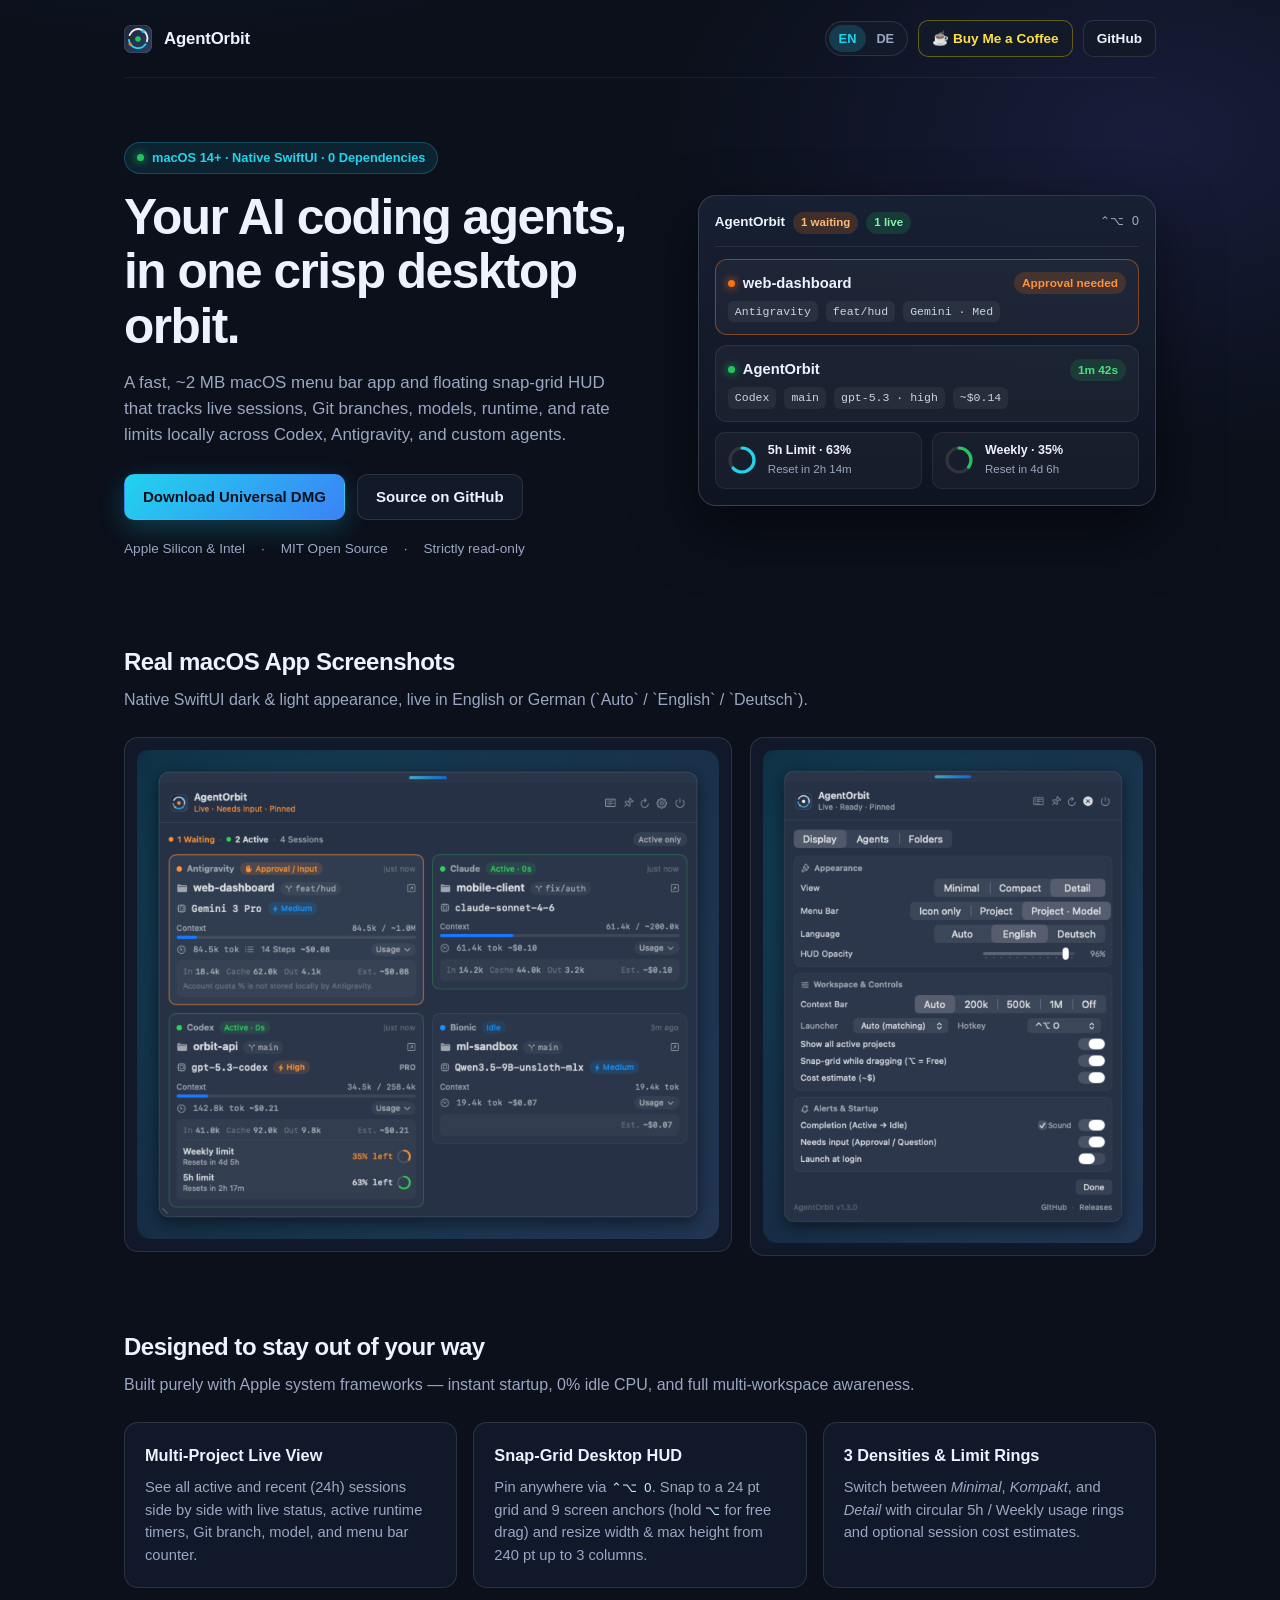
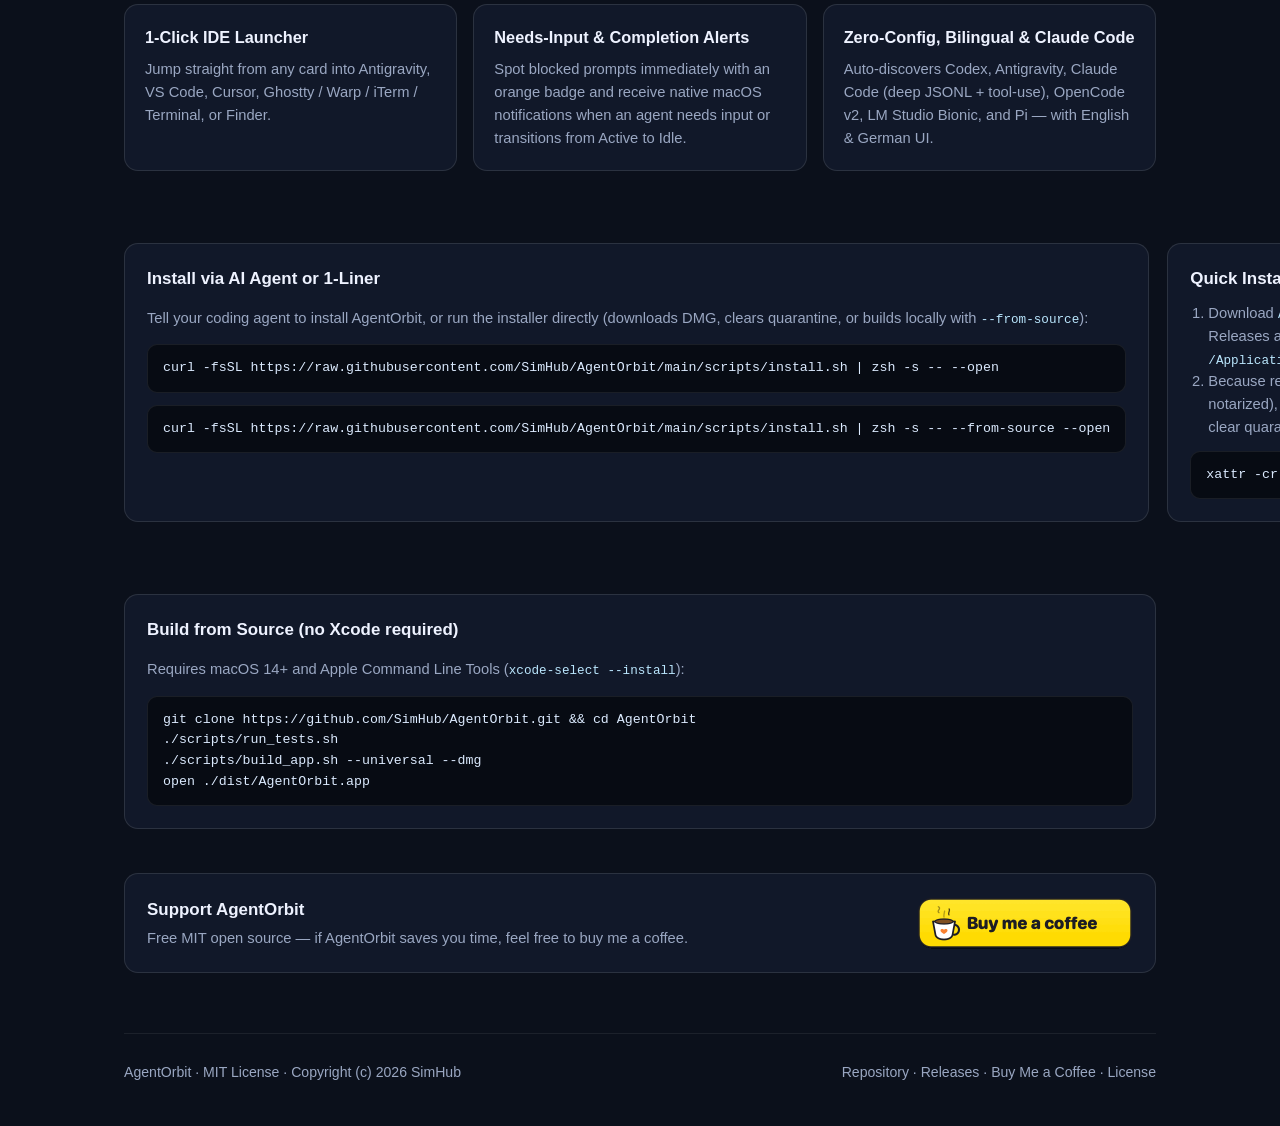
==== commit 489ef51a: "Release v1.3.0: bilingual UI, Claude Code support, redesigned settings, previews & Homebrew Cask" ====
--- a/docs/index.html
+++ b/docs/index.html
@@ -562,6 +562,22 @@
       </section>
 
       <section>
+        <h2 class="section-title en">Real macOS App Screenshots</h2>
+        <h2 class="section-title de">Echte macOS-Screenshots</h2>
+        <p class="section-sub en">Native SwiftUI dark &amp; light appearance, live in English or German (`Auto` / `English` / `Deutsch`).</p>
+        <p class="section-sub de">Natives SwiftUI-Design – wahlweise automatisch oder manuell auf Englisch und Deutsch umschaltbar.</p>
+
+        <div style="display: grid; grid-template-columns: 1.5fr 1fr; gap: 18px; align-items: start;">
+          <div class="panel" style="padding: 12px;">
+            <img src="assets/hud-preview.png" alt="AgentOrbit Desktop HUD Screenshot" style="width: 100%; height: auto; border-radius: 10px; display: block;" />
+          </div>
+          <div class="panel" style="padding: 12px;">
+            <img src="assets/settings-preview.png" alt="AgentOrbit Settings Screenshot" style="width: 100%; height: auto; border-radius: 10px; display: block;" />
+          </div>
+        </div>
+      </section>
+
+      <section>
         <h2 class="section-title en">Designed to stay out of your way</h2>
         <h2 class="section-title de">Gemacht für paralleles Arbeiten</h2>
         <p class="section-sub en">Built purely with Apple system frameworks — instant startup, 0% idle CPU, and full multi-workspace awareness.</p>
@@ -604,10 +620,10 @@
           </div>
 
           <div class="feature-card">
-            <h3 class="en">Zero-Config &amp; Symlink-Safe</h3>
-            <h3 class="de">Zero-Config &amp; Symlink-sicher</h3>
-            <p class="en">Auto-discovers Codex, Antigravity, OpenCode, LM Studio Bionic, Pi, and Claude. Reads SQLite strictly read-only and handles external SSD symlinks.</p>
-            <p class="de">Erkennt Codex, Antigravity, OpenCode, LM Studio Bionic, Pi &amp; Claude automatisch, liest SQLite strikt read-only und löst Symlinks auf externen SSDs sauber auf.</p>
+            <h3 class="en">Zero-Config, Bilingual &amp; Claude Code</h3>
+            <h3 class="de">Zweisprachig, Zero-Config &amp; Claude Code</h3>
+            <p class="en">Auto-discovers Codex, Antigravity, Claude Code (deep JSONL + tool-use), OpenCode v2, LM Studio Bionic, and Pi — with English &amp; German UI.</p>
+            <p class="de">Erkennt Codex, Antigravity, Claude Code (inkl. Tool-Use &amp; Tokens), OpenCode v2, LM Studio Bionic &amp; Pi automatisch — komplett auf EN &amp; DE.</p>
           </div>
         </div>
       </section>
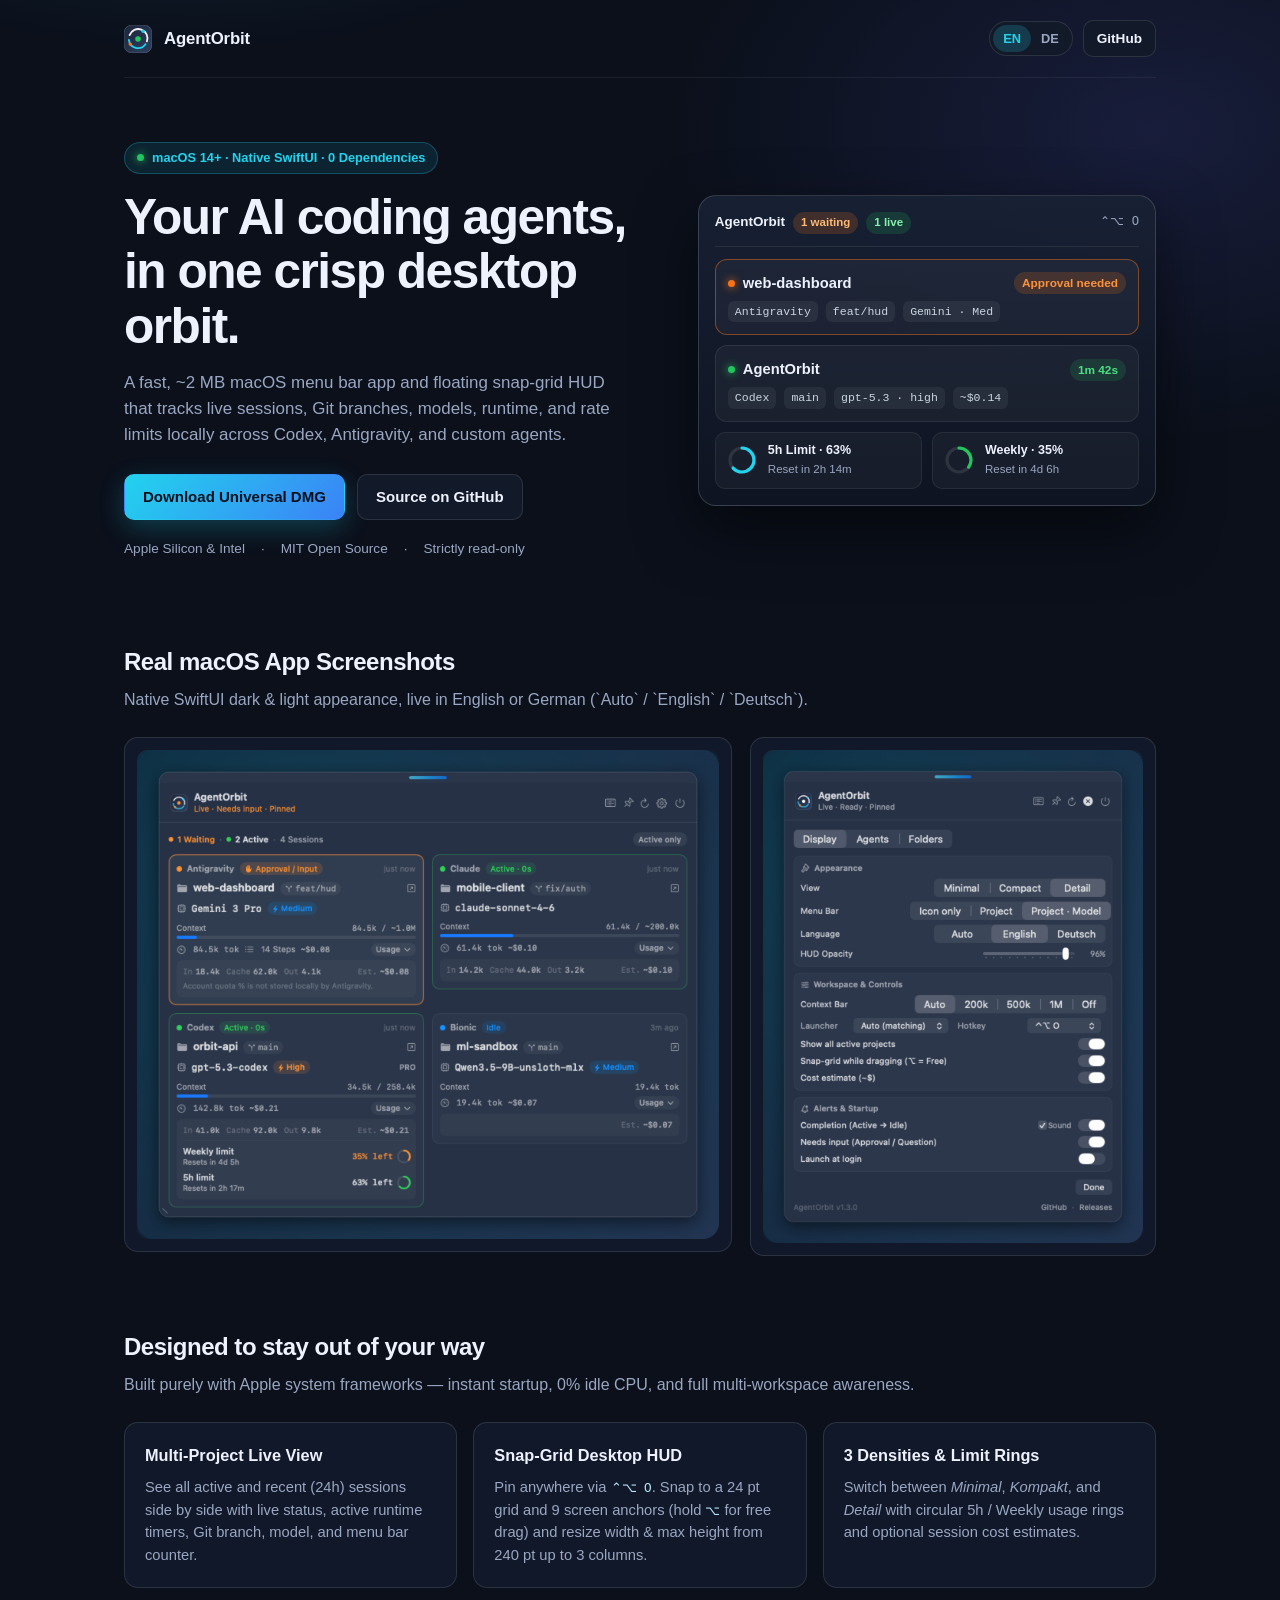
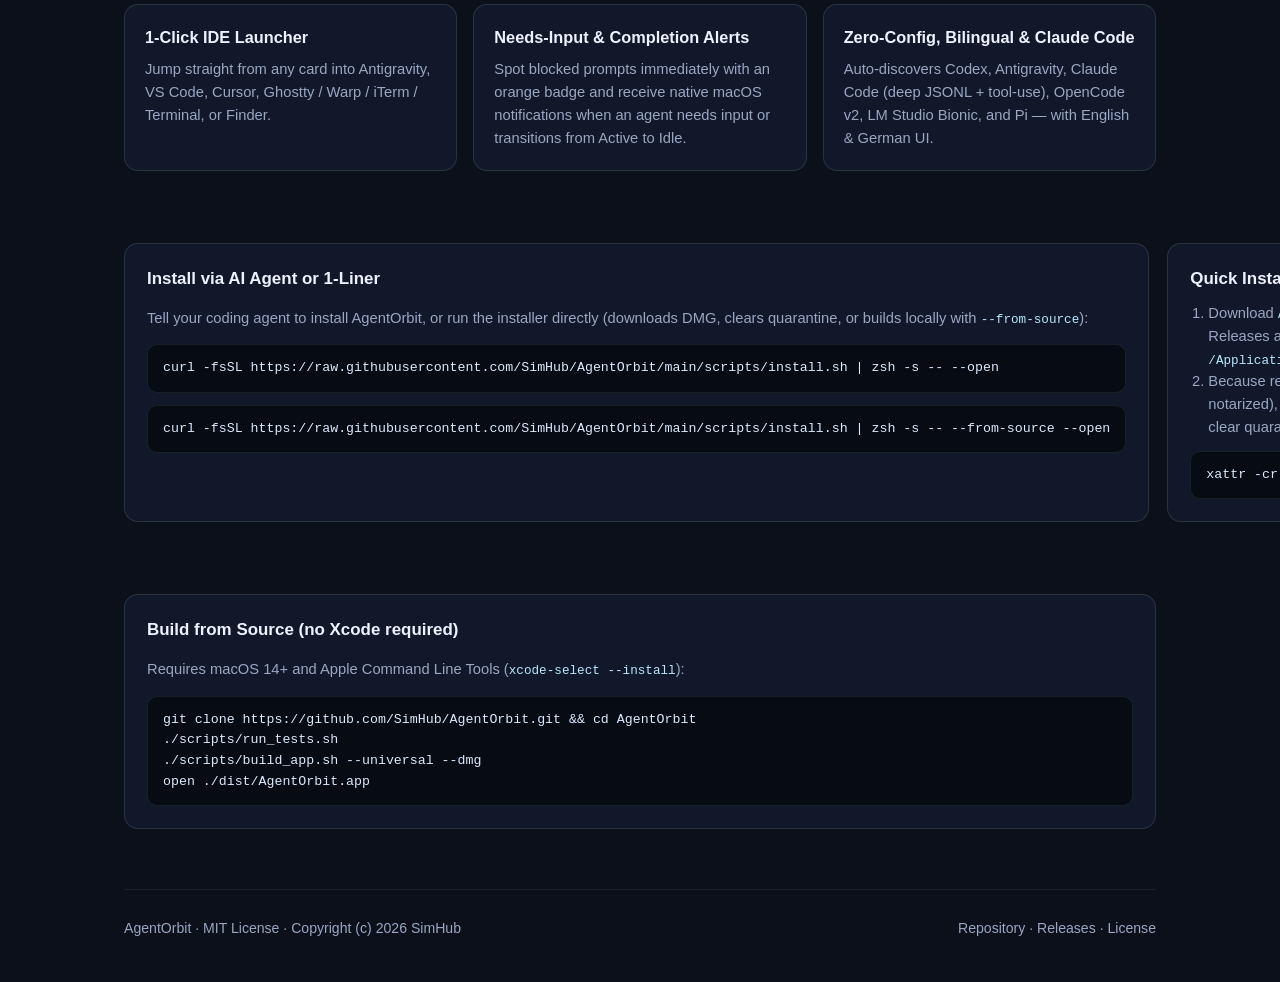
==== commit 5c394ce9: "Remove Buy Me a Coffee links and sponsor config" ====
--- a/docs/index.html
+++ b/docs/index.html
@@ -443,7 +443,6 @@
           <button type="button" id="btn-en" class="active" onclick="setLang('en')">EN</button>
           <button type="button" id="btn-de" onclick="setLang('de')">DE</button>
         </div>
-        <a class="btn btn-secondary btn-sm" style="border-color: rgba(255, 221, 0, 0.35); color: #fde047;" href="https://buymeacoffee.com/simhub" target="_blank" rel="noopener">☕ Buy Me a Coffee</a>
         <a class="btn btn-secondary btn-sm" href="https://github.com/SimHub/AgentOrbit" target="_blank" rel="noopener">GitHub</a>
       </div>
     </header>
@@ -665,20 +664,6 @@
 open ./dist/AgentOrbit.app</pre>
         </div>
       </section>
-
-      <section style="padding-top: 8px;">
-        <div class="panel" style="display: flex; flex-wrap: wrap; align-items: center; justify-content: space-between; gap: 16px;">
-          <div>
-            <h3 style="margin-bottom: 4px;" class="en">Support AgentOrbit</h3>
-            <h3 style="margin-bottom: 4px;" class="de">AgentOrbit unterstützen</h3>
-            <p style="margin: 0;" class="en">Free MIT open source — if AgentOrbit saves you time, feel free to buy me a coffee.</p>
-            <p style="margin: 0;" class="de">Kostenlos &amp; MIT Open Source — wenn dir AgentOrbit Zeit spart, freu ich mich über einen Kaffee.</p>
-          </div>
-          <a href="https://buymeacoffee.com/simhub" target="_blank" rel="noopener" style="display: inline-block; line-height: 0;">
-            <img src="assets/buymeacoffee.gif" width="216" height="54" alt="Buy Me a Coffee" />
-          </a>
-        </div>
-      </section>
     </main>
 
     <footer>
@@ -686,7 +671,6 @@
       <span>
         <a href="https://github.com/SimHub/AgentOrbit" target="_blank" rel="noopener">Repository</a> ·
         <a href="https://github.com/SimHub/AgentOrbit/releases" target="_blank" rel="noopener">Releases</a> ·
-        <a href="https://buymeacoffee.com/simhub" target="_blank" rel="noopener">Buy Me a Coffee</a> ·
         <a href="https://github.com/SimHub/AgentOrbit/blob/main/LICENSE" target="_blank" rel="noopener">License</a>
       </span>
     </footer>
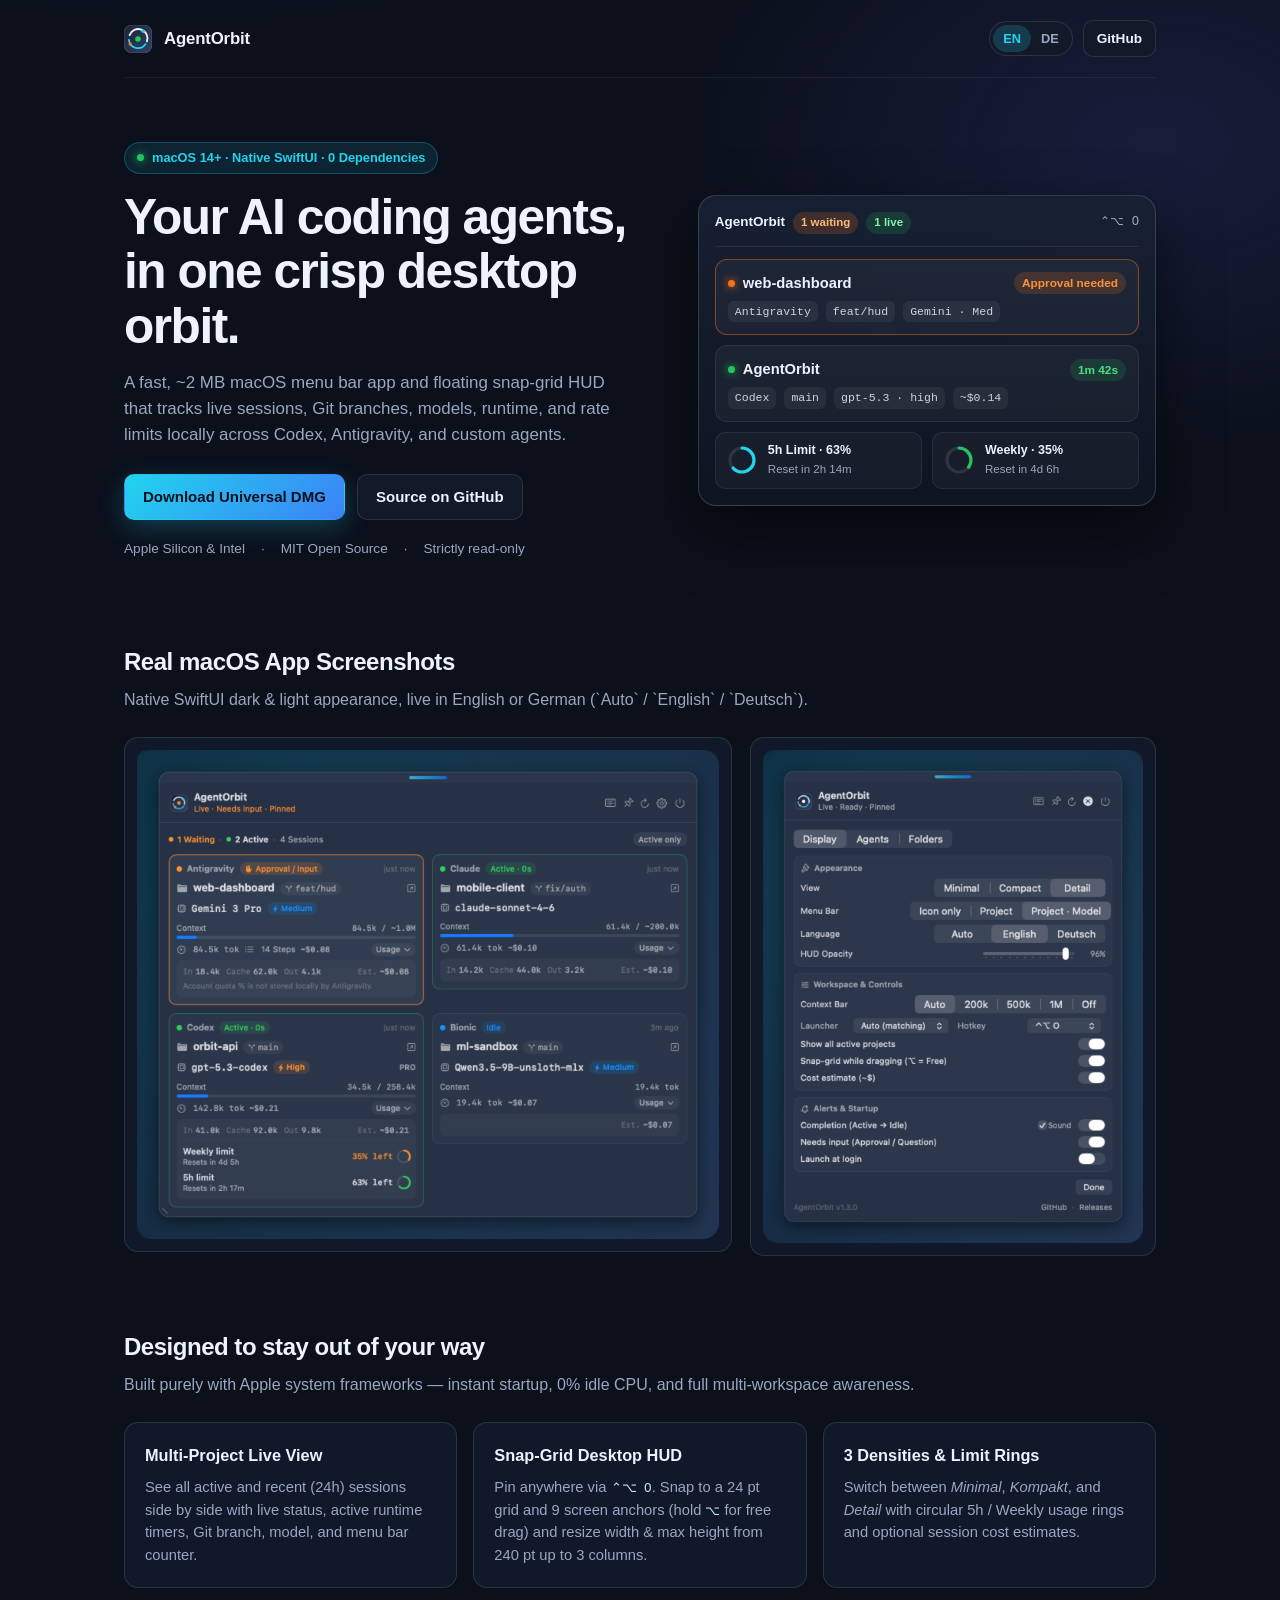
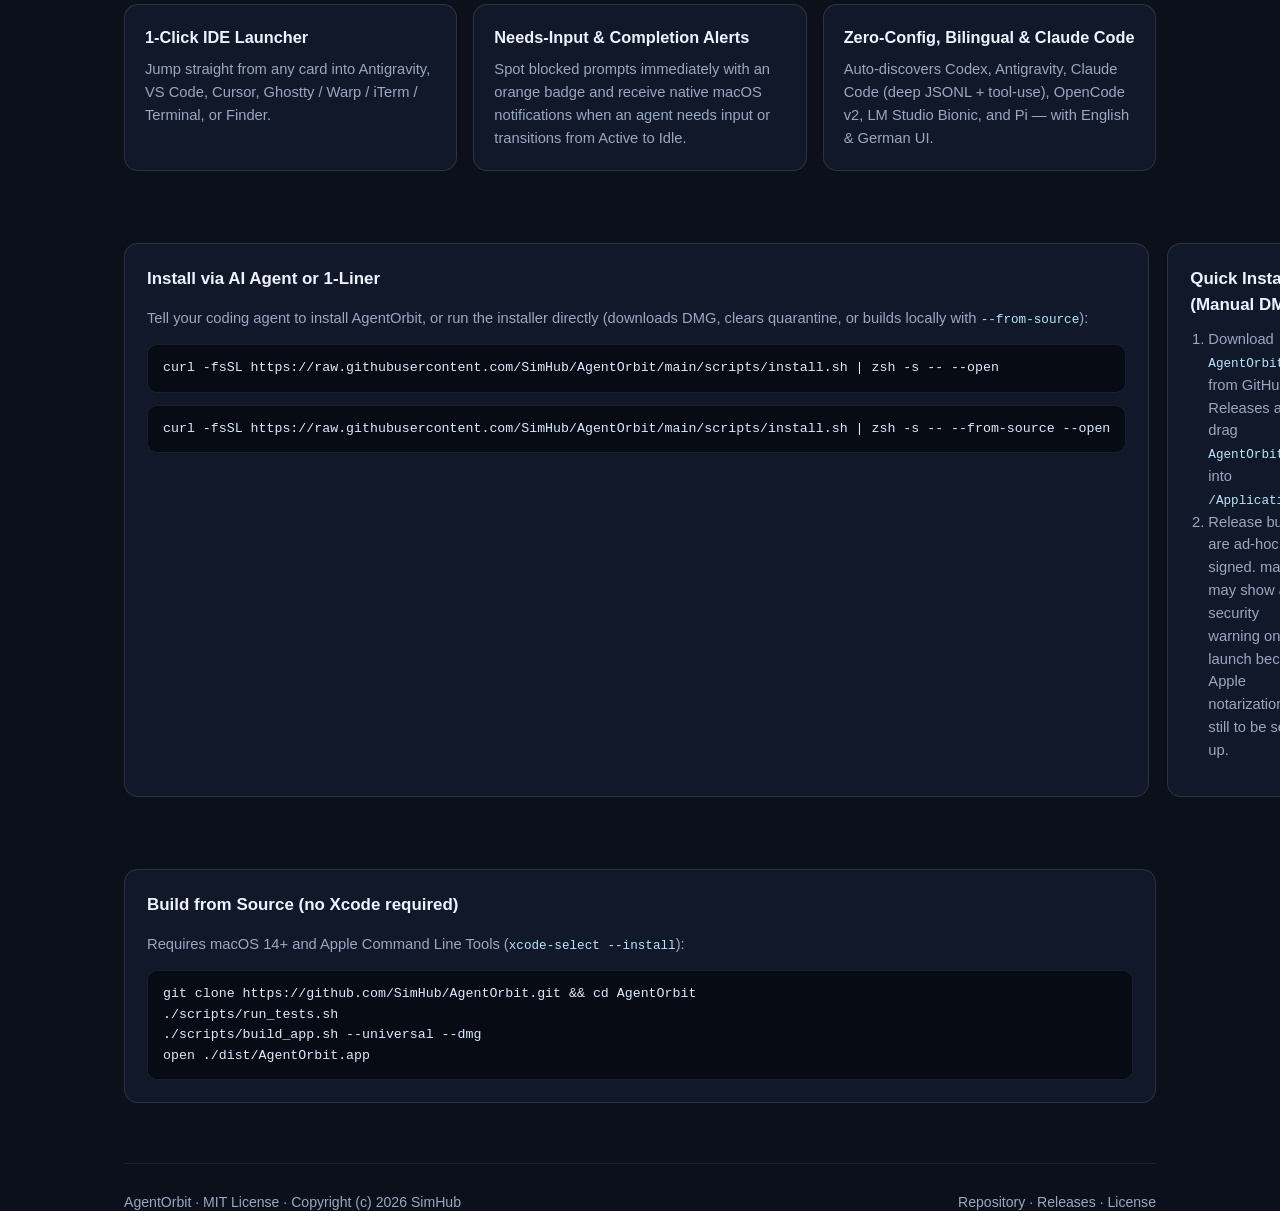
==== commit c0e4628e: "Add customizable shortcuts and fix notification startup crash" ====
--- a/docs/index.html
+++ b/docs/index.html
@@ -642,13 +642,12 @@
           <h3 class="de">Manuelle Installation (DMG)</h3>
           <ol class="en">
             <li>Download <code>AgentOrbit.dmg</code> from GitHub Releases and drag <code>AgentOrbit.app</code> into <code>/Applications</code>.</li>
-            <li>Because releases are ad-hoc signed (not Apple-notarized), right-click → <strong>Open</strong> on first launch or clear quarantine:</li>
+            <li>Release builds are ad-hoc signed. macOS may show a security warning on first launch because Apple notarization is still to be set up.</li>
           </ol>
           <ol class="de">
             <li><code>AgentOrbit.dmg</code> aus den GitHub Releases laden und <code>AgentOrbit.app</code> in <code>/Applications</code> ziehen.</li>
-            <li>Da Releases aktuell ad-hoc signiert sind, beim Erststart Rechtsklick → <strong>Öffnen</strong> wählen oder Quarantäne entfernen:</li>
+            <li>Die Releases sind ad-hoc signiert. Die Apple-Notarisierung steht noch aus. Beim ersten Start kann macOS deshalb einen Sicherheitshinweis anzeigen.</li>
           </ol>
-          <pre>xattr -cr /Applications/AgentOrbit.app</pre>
         </div>
       </section>
 
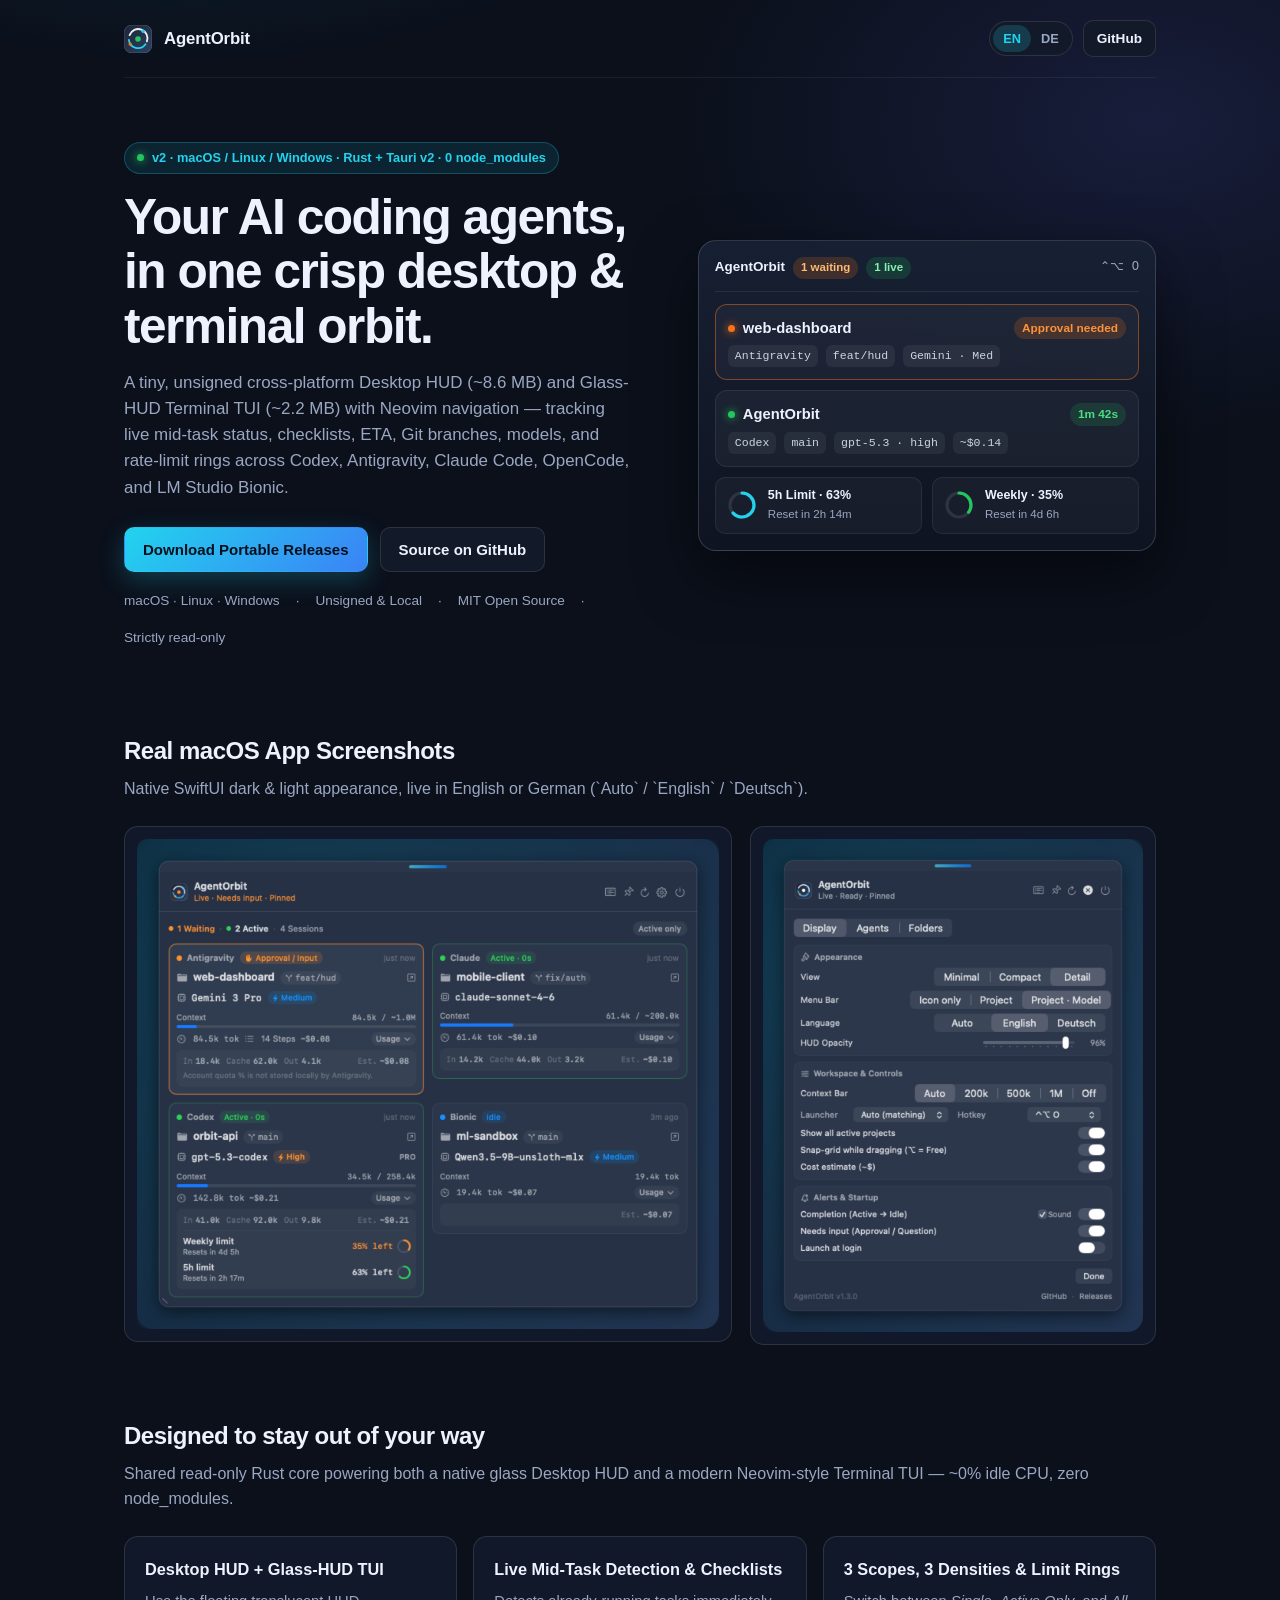
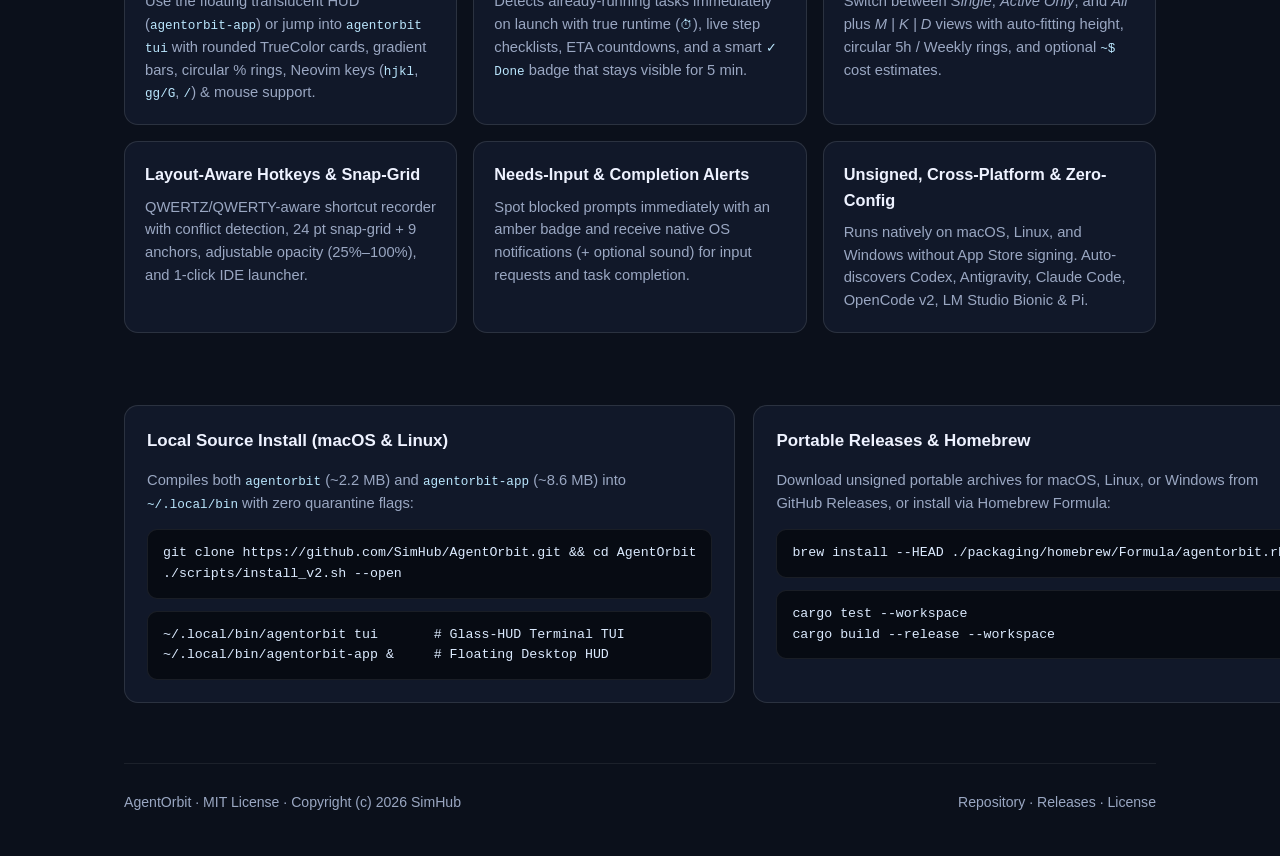
==== commit febcaefd: "docs(pages): update GitHub Pages landing page for AgentOrbit v2" ====
--- a/docs/index.html
+++ b/docs/index.html
@@ -3,8 +3,8 @@
 <head>
   <meta charset="UTF-8" />
   <meta name="viewport" content="width=device-width, initial-scale=1.0" />
-  <title>AgentOrbit — Lightweight macOS HUD for AI Coding Agents</title>
-  <meta name="description" content="A fast, zero-dependency macOS menu bar & floating desktop HUD for Codex, Antigravity, and custom AI coding agents." />
+  <title>AgentOrbit v2 — Cross-Platform HUD &amp; Terminal TUI for AI Coding Agents</title>
+  <meta name="description" content="Tiny, unsigned &amp; cross-platform (macOS, Linux, Windows) Desktop HUD and Glass-HUD Terminal TUI for Codex, Antigravity, Claude Code, OpenCode, and LM Studio Bionic." />
   <link rel="icon" type="image/png" href="assets/icon.png" />
   <style>
     :root {
@@ -452,24 +452,24 @@
         <div>
           <div class="pill">
             <span class="dot"></span>
-            <span class="en">macOS 14+ · Native SwiftUI · 0 Dependencies</span>
-            <span class="de">macOS 14+ · Natives SwiftUI · 0 Abhängigkeiten</span>
-          </div>
-
-          <h1 class="en">Your AI coding agents, in one crisp desktop orbit.</h1>
-          <h1 class="de">Deine KI-Coding-Agents kompakt im Blick.</h1>
+            <span class="en">v2 · macOS / Linux / Windows · Rust + Tauri v2 · 0 node_modules</span>
+            <span class="de">v2 · macOS / Linux / Windows · Rust + Tauri v2 · 0 node_modules</span>
+          </div>
+
+          <h1 class="en">Your AI coding agents, in one crisp desktop &amp; terminal orbit.</h1>
+          <h1 class="de">Deine KI-Coding-Agents kompakt im HUD &amp; Terminal.</h1>
 
           <p class="subtitle en">
-            A fast, ~2 MB macOS menu bar app and floating snap-grid HUD that tracks live sessions, Git branches, models, runtime, and rate limits locally across Codex, Antigravity, and custom agents.
+            A tiny, unsigned cross-platform Desktop HUD (~8.6 MB) and Glass-HUD Terminal TUI (~2.2 MB) with Neovim navigation — tracking live mid-task status, checklists, ETA, Git branches, models, and rate-limit rings across Codex, Antigravity, Claude Code, OpenCode, and LM Studio Bionic.
           </p>
           <p class="subtitle de">
-            Schlanke (~2 MB) macOS-Menüleisten-App &amp; schwebendes Desktop-HUD mit Einrast-Raster: Live-Status, Git-Branches, Modelle, Laufzeit und Limit-Ringe lokal für Codex, Antigravity &amp; eigene Agents.
+            Schlankes, signaturfreies Cross-Platform Desktop-HUD (~8,6 MB) &amp; Glass-HUD Terminal-TUI (~2,2 MB) mit Neovim-Navigation: Live-Status, Checklisten, ETA, Git-Branches, Modelle und Limit-Ringe lokal für Codex, Antigravity, Claude Code, OpenCode &amp; LM Studio Bionic.
           </p>
 
           <div class="cta-row">
-            <a class="btn btn-primary" href="https://github.com/SimHub/AgentOrbit/releases/latest/download/AgentOrbit.dmg">
-              <span class="en">Download Universal DMG</span>
-              <span class="de">Universal-DMG laden</span>
+            <a class="btn btn-primary" href="https://github.com/SimHub/AgentOrbit/releases/latest">
+              <span class="en">Download Portable Releases</span>
+              <span class="de">Portable Releases laden</span>
             </a>
             <a class="btn btn-secondary" href="https://github.com/SimHub/AgentOrbit" target="_blank" rel="noopener">
               <span class="en">Source on GitHub</span>
@@ -478,7 +478,10 @@
           </div>
 
           <div class="meta-row">
-            <span>Apple Silicon &amp; Intel</span>
+            <span>macOS · Linux · Windows</span>
+            <span>·</span>
+            <span class="en">Unsigned &amp; Local</span>
+            <span class="de">Signaturfrei &amp; Lokal</span>
             <span>·</span>
             <span class="en">MIT Open Source</span>
             <span class="de">MIT Open Source</span>
@@ -579,88 +582,74 @@
       <section>
         <h2 class="section-title en">Designed to stay out of your way</h2>
         <h2 class="section-title de">Gemacht für paralleles Arbeiten</h2>
-        <p class="section-sub en">Built purely with Apple system frameworks — instant startup, 0% idle CPU, and full multi-workspace awareness.</p>
-        <p class="section-sub de">Rein auf Apple-Systemframeworks gebaut — sofort startklar, 0 % Idle-CPU und voller Multi-Projekt-Überblick.</p>
+        <p class="section-sub en">Shared read-only Rust core powering both a native glass Desktop HUD and a modern Neovim-style Terminal TUI — ~0% idle CPU, zero node_modules.</p>
+        <p class="section-sub de">Gemeinsamer Read-Only Rust-Core für das native Glas-Desktop-HUD und die moderne Terminal-TUI im Neovim-Stil — ~0 % Idle-CPU, null node_modules.</p>
 
         <div class="features">
           <div class="feature-card">
-            <h3 class="en">Multi-Project Live View</h3>
-            <h3 class="de">Multi-Projekt-Übersicht</h3>
-            <p class="en">See all active and recent (24h) sessions side by side with live status, active runtime timers, Git branch, model, and menu bar counter.</p>
-            <p class="de">Alle laufenden und aktuellen Sessions (24h) nebeneinander mit Status, Laufzeit-Timer, Git-Branch, Modell und Menüleisten-Counter.</p>
+            <h3 class="en">Desktop HUD + Glass-HUD TUI</h3>
+            <h3 class="de">Desktop-HUD + Glass-HUD TUI</h3>
+            <p class="en">Use the floating translucent HUD (<code>agentorbit-app</code>) or jump into <code>agentorbit tui</code> with rounded TrueColor cards, gradient bars, circular % rings, Neovim keys (<code>hjkl</code>, <code>gg/G</code>, <code>/</code>) &amp; mouse support.</p>
+            <p class="de">Nutze das transparente Desktop-HUD (<code>agentorbit-app</code>) oder <code>agentorbit tui</code> mit abgerundeten TrueColor-Karten, Gradient-Balken, %-Ringen, Neovim-Tasten (<code>hjkl</code>, <code>gg/G</code>, <code>/</code>) &amp; Maus-Steuerung.</p>
           </div>
 
           <div class="feature-card">
-            <h3 class="en">Snap-Grid Desktop HUD</h3>
-            <h3 class="de">Desktop-HUD mit Einrast-Grid</h3>
-            <p class="en">Pin anywhere via <code>⌃⌥ O</code>. Snap to a 24 pt grid and 9 screen anchors (hold <code>⌥</code> for free drag) and resize width &amp; max height from 240 pt up to 3 columns.</p>
-            <p class="de">Per <code>⌃⌥ O</code> anpinnbar, mit 24-pt-Raster &amp; 9 Ankern (<code>⌥</code> = frei) sowie stufenloser Breite &amp; Max-Höhe von 240 pt bis 3 Spalten.</p>
+            <h3 class="en">Live Mid-Task Detection &amp; Checklists</h3>
+            <h3 class="de">Sofortige Live-Erkennung &amp; Checklisten</h3>
+            <p class="en">Detects already-running tasks immediately on launch with true runtime (<code>⏱</code>), live step checklists, ETA countdowns, and a smart <code>✓ Done</code> badge that stays visible for 5 min.</p>
+            <p class="de">Erkennt bereits laufende Tasks direkt beim Start inkl. echter Laufzeit (<code>⏱</code>), Live-Checklisten, ETA-Restzeit und <code>✓ Fertig</code>-Badge (bleibt 5 Min. sichtbar).</p>
           </div>
 
           <div class="feature-card">
-            <h3 class="en">3 Densities &amp; Limit Rings</h3>
-            <h3 class="de">3 Ansichten &amp; Limit-Ringe</h3>
-            <p class="en">Switch between <em>Minimal</em>, <em>Kompakt</em>, and <em>Detail</em> with circular 5h / Weekly usage rings and optional session cost estimates.</p>
-            <p class="de">Wähle zwischen <em>Minimal</em>, <em>Kompakt</em> und <em>Detail</em> inkl. runder 5h-/Weekly-Ringe und optionaler Kosten-Schätzung.</p>
+            <h3 class="en">3 Scopes, 3 Densities &amp; Limit Rings</h3>
+            <h3 class="de">3 Scopes, 3 Ansichten &amp; Limit-Ringe</h3>
+            <p class="en">Switch between <em>Single</em>, <em>Active Only</em>, and <em>All</em> plus <em>M | K | D</em> views with auto-fitting height, circular 5h / Weekly rings, and optional <code>~$</code> cost estimates.</p>
+            <p class="de">Wechsle zwischen <em>Einzeln</em>, <em>Alle Aktiven</em> und <em>Alle</em> sowie <em>M | K | D</em> mit Live-Höhenanpassung, runden 5h-/Woche-Ringen und optionaler <code>~$</code>-Kostenschätzung.</p>
           </div>
 
           <div class="feature-card">
-            <h3 class="en">1-Click IDE Launcher</h3>
-            <h3 class="de">1-Klick-IDE-Starter</h3>
-            <p class="en">Jump straight from any card into Antigravity, VS Code, Cursor, Ghostty / Warp / iTerm / Terminal, or Finder.</p>
-            <p class="de">Direkt von jeder Karte ins passende Projekt in Antigravity, VS Code, Cursor, Terminal oder Finder springen.</p>
+            <h3 class="en">Layout-Aware Hotkeys &amp; Snap-Grid</h3>
+            <h3 class="de">Layout-bewusste Kürzel &amp; Einrast-Grid</h3>
+            <p class="en">QWERTZ/QWERTY-aware shortcut recorder with conflict detection, 24 pt snap-grid + 9 anchors, adjustable opacity (25%–100%), and 1-click IDE launcher.</p>
+            <p class="de">QWERTZ/QWERTY-Kürzel-Recorder mit Konfliktprüfung, 24-pt-Einrast-Grid + 9 Anker, Deckkraft 25 %–100 % und 1-Klick-IDE-Starter.</p>
           </div>
 
           <div class="feature-card">
             <h3 class="en">Needs-Input &amp; Completion Alerts</h3>
             <h3 class="de">Wartet- &amp; Fertig-Meldungen</h3>
-            <p class="en">Spot blocked prompts immediately with an orange badge and receive native macOS notifications when an agent needs input or transitions from Active to Idle.</p>
-            <p class="de">Erkennt sofort per orangem Badge, wenn ein Agent auf Freigabe/Antwort wartet, und benachrichtigt nativ bei Eingabe nötig oder Aktiv → Idle.</p>
+            <p class="en">Spot blocked prompts immediately with an amber badge and receive native OS notifications (+ optional sound) for input requests and task completion.</p>
+            <p class="de">Erkennt sofort per orangem Badge, wenn ein Agent auf Freigabe/Rückfrage wartet, und meldet Eingabe nötig &amp; Fertigstellung nativ (+ optionalem Ton).</p>
           </div>
 
           <div class="feature-card">
-            <h3 class="en">Zero-Config, Bilingual &amp; Claude Code</h3>
-            <h3 class="de">Zweisprachig, Zero-Config &amp; Claude Code</h3>
-            <p class="en">Auto-discovers Codex, Antigravity, Claude Code (deep JSONL + tool-use), OpenCode v2, LM Studio Bionic, and Pi — with English &amp; German UI.</p>
-            <p class="de">Erkennt Codex, Antigravity, Claude Code (inkl. Tool-Use &amp; Tokens), OpenCode v2, LM Studio Bionic &amp; Pi automatisch — komplett auf EN &amp; DE.</p>
+            <h3 class="en">Unsigned, Cross-Platform &amp; Zero-Config</h3>
+            <h3 class="de">Signaturfrei, Hybrid-OS &amp; Zero-Config</h3>
+            <p class="en">Runs natively on macOS, Linux, and Windows without App Store signing. Auto-discovers Codex, Antigravity, Claude Code, OpenCode v2, LM Studio Bionic &amp; Pi.</p>
+            <p class="de">Läuft nativ auf macOS, Linux und Windows ohne Apple-Signatur. Erkennt Codex, Antigravity, Claude Code, OpenCode v2, LM Studio Bionic &amp; Pi automatisch.</p>
           </div>
         </div>
       </section>
 
       <section class="two-col">
         <div class="panel">
-          <h3 class="en">Install via AI Agent or 1-Liner</h3>
-          <h3 class="de">Installation per AI-Agent oder 1-Zeiler</h3>
-          <p class="en">Tell your coding agent to install AgentOrbit, or run the installer directly (downloads DMG, clears quarantine, or builds locally with <code>--from-source</code>):</p>
-          <p class="de">Sag deinem Coding-Agent, er soll AgentOrbit installieren, oder starte das Setup direkt (lädt DMG, entfernt Quarantäne oder baut lokal mit <code>--from-source</code>):</p>
-          <pre>curl -fsSL https://raw.githubusercontent.com/SimHub/AgentOrbit/main/scripts/install.sh | zsh -s -- --open</pre>
-          <pre>curl -fsSL https://raw.githubusercontent.com/SimHub/AgentOrbit/main/scripts/install.sh | zsh -s -- --from-source --open</pre>
+          <h3 class="en">Local Source Install (macOS &amp; Linux)</h3>
+          <h3 class="de">Lokale Installation (macOS &amp; Linux)</h3>
+          <p class="en">Compiles both <code>agentorbit</code> (~2.2 MB) and <code>agentorbit-app</code> (~8.6 MB) into <code>~/.local/bin</code> with zero quarantine flags:</p>
+          <p class="de">Baut <code>agentorbit</code> (~2,2 MB) und <code>agentorbit-app</code> (~8,6 MB) lokal nach <code>~/.local/bin</code> – komplett ohne Quarantäne:</p>
+          <pre>git clone https://github.com/SimHub/AgentOrbit.git &amp;&amp; cd AgentOrbit
+./scripts/install_v2.sh --open</pre>
+          <pre>~/.local/bin/agentorbit tui       # Glass-HUD Terminal TUI
+~/.local/bin/agentorbit-app &amp;     # Floating Desktop HUD</pre>
         </div>
 
         <div class="panel">
-          <h3 class="en">Quick Install (Manual DMG)</h3>
-          <h3 class="de">Manuelle Installation (DMG)</h3>
-          <ol class="en">
-            <li>Download <code>AgentOrbit.dmg</code> from GitHub Releases and drag <code>AgentOrbit.app</code> into <code>/Applications</code>.</li>
-            <li>Release builds are ad-hoc signed. macOS may show a security warning on first launch because Apple notarization is still to be set up.</li>
-          </ol>
-          <ol class="de">
-            <li><code>AgentOrbit.dmg</code> aus den GitHub Releases laden und <code>AgentOrbit.app</code> in <code>/Applications</code> ziehen.</li>
-            <li>Die Releases sind ad-hoc signiert. Die Apple-Notarisierung steht noch aus. Beim ersten Start kann macOS deshalb einen Sicherheitshinweis anzeigen.</li>
-          </ol>
-        </div>
-      </section>
-
-      <section>
-        <div class="panel">
-          <h3 class="en">Build from Source (no Xcode required)</h3>
-          <h3 class="de">Selbst bauen (ohne Xcode)</h3>
-          <p class="en">Requires macOS 14+ and Apple Command Line Tools (<code>xcode-select --install</code>):</p>
-          <p class="de">Benötigt macOS 14+ und die Apple Command Line Tools (<code>xcode-select --install</code>):</p>
-          <pre>git clone https://github.com/SimHub/AgentOrbit.git &amp;&amp; cd AgentOrbit
-./scripts/run_tests.sh
-./scripts/build_app.sh --universal --dmg
-open ./dist/AgentOrbit.app</pre>
+          <h3 class="en">Portable Releases &amp; Homebrew</h3>
+          <h3 class="de">Portable Releases &amp; Homebrew</h3>
+          <p class="en">Download unsigned portable archives for macOS, Linux, or Windows from GitHub Releases, or install via Homebrew Formula:</p>
+          <p class="de">Lade die signaturfreien Portable-Archive für macOS, Linux oder Windows aus den GitHub Releases oder nutze die Homebrew Formula:</p>
+          <pre>brew install --HEAD ./packaging/homebrew/Formula/agentorbit.rb</pre>
+          <pre>cargo test --workspace
+cargo build --release --workspace</pre>
         </div>
       </section>
     </main>
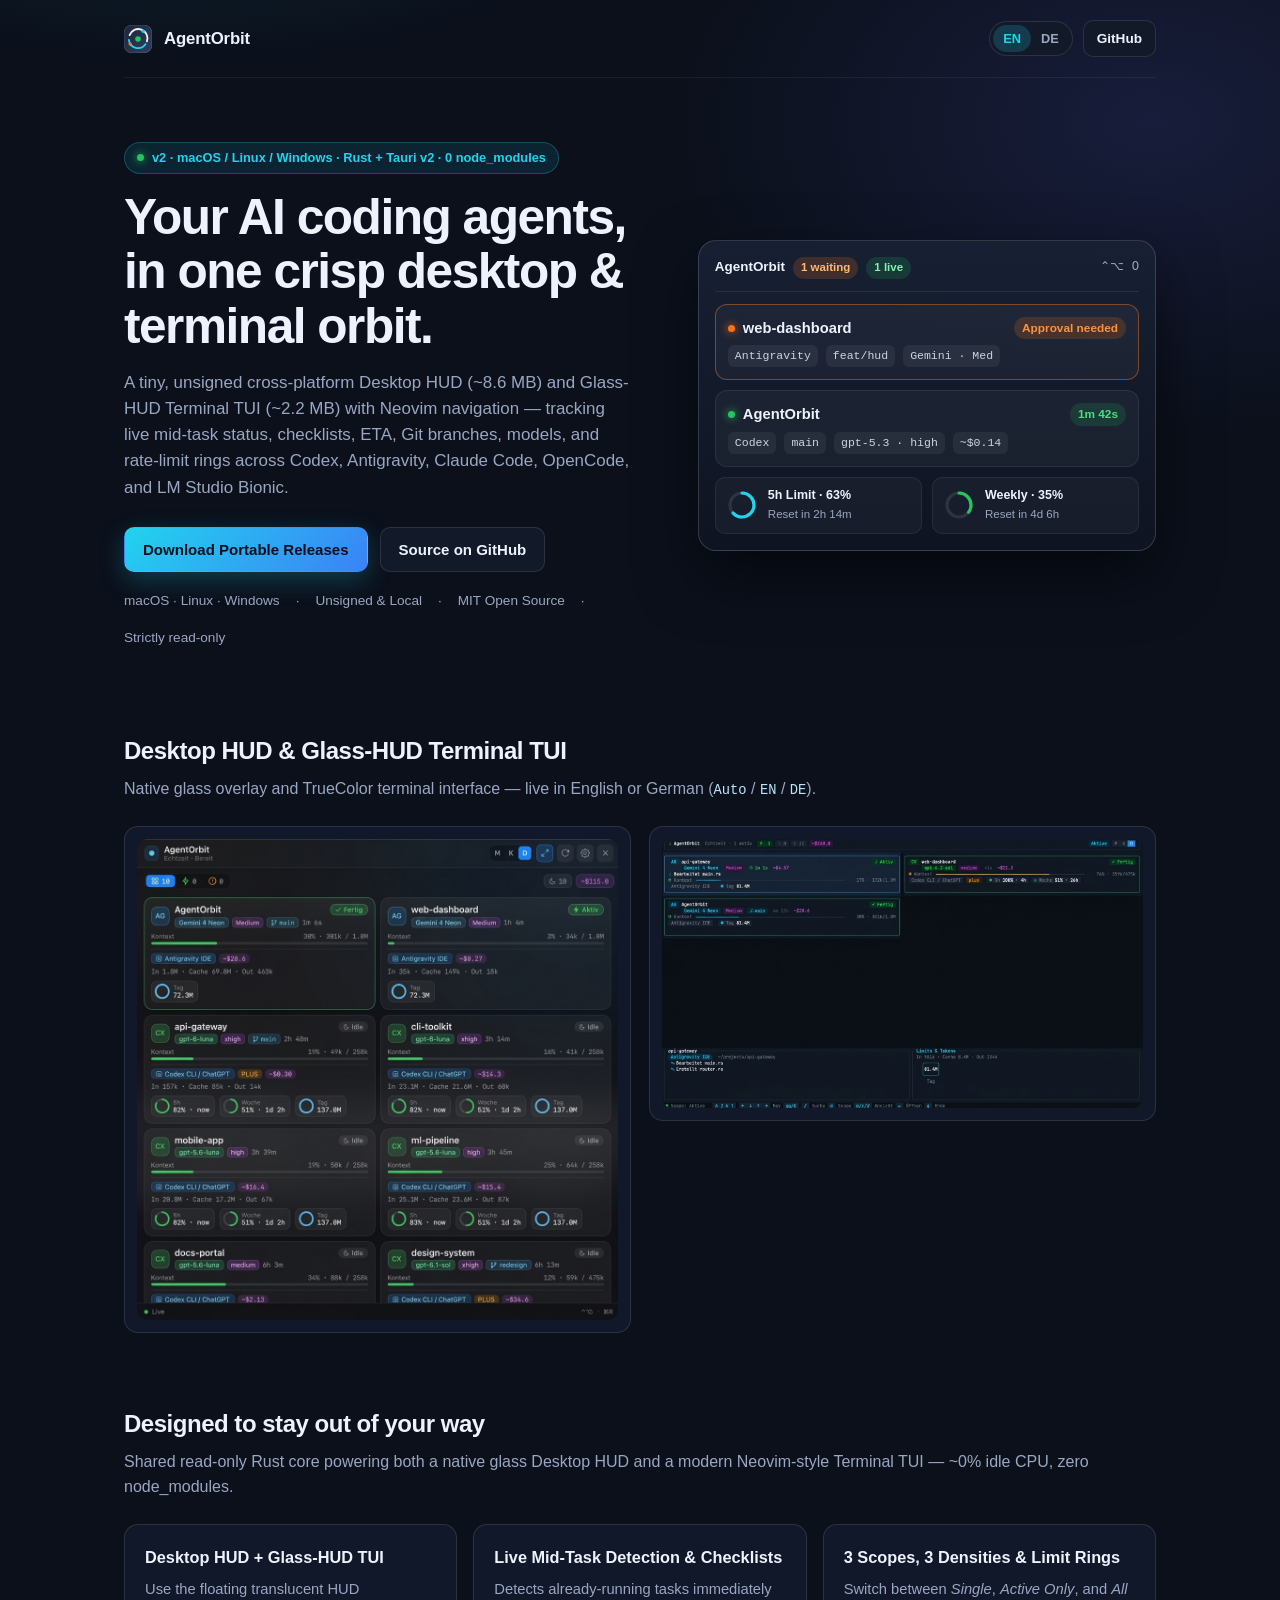
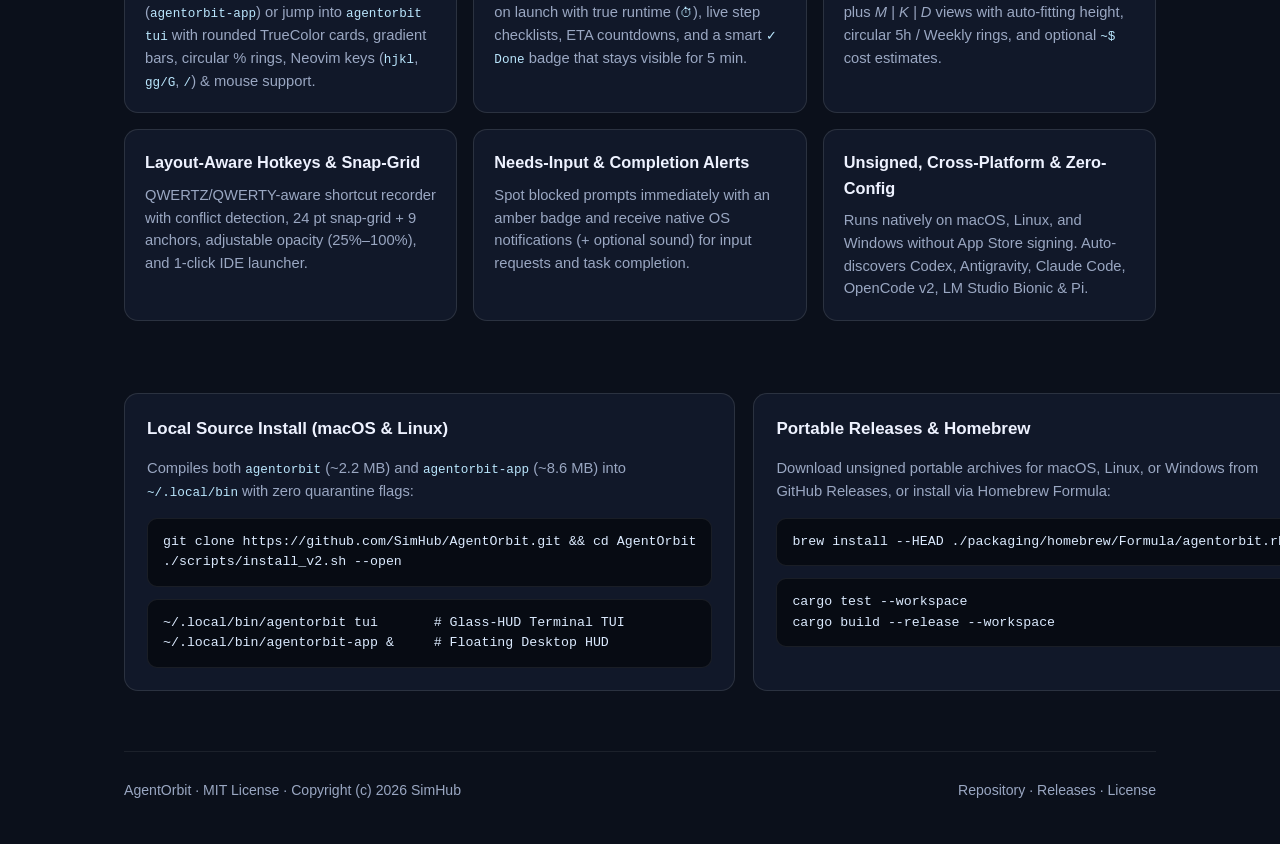
==== commit d565b0e2: "docs(v2): add anonymized v2 Desktop HUD & Glass-HUD TUI screenshots" ====
--- a/docs/index.html
+++ b/docs/index.html
@@ -564,17 +564,17 @@
       </section>
 
       <section>
-        <h2 class="section-title en">Real macOS App Screenshots</h2>
-        <h2 class="section-title de">Echte macOS-Screenshots</h2>
-        <p class="section-sub en">Native SwiftUI dark &amp; light appearance, live in English or German (`Auto` / `English` / `Deutsch`).</p>
-        <p class="section-sub de">Natives SwiftUI-Design – wahlweise automatisch oder manuell auf Englisch und Deutsch umschaltbar.</p>
-
-        <div style="display: grid; grid-template-columns: 1.5fr 1fr; gap: 18px; align-items: start;">
+        <h2 class="section-title en">Desktop HUD &amp; Glass-HUD Terminal TUI</h2>
+        <h2 class="section-title de">Desktop-HUD &amp; Glass-HUD Terminal-TUI</h2>
+        <p class="section-sub en">Native glass overlay and TrueColor terminal interface — live in English or German (<code>Auto</code> / <code>EN</code> / <code>DE</code>).</p>
+        <p class="section-sub de">Natives Glas-Overlay und TrueColor-Terminal-TUI – live auf Deutsch oder Englisch (<code>Auto</code> / <code>DE</code> / <code>EN</code>).</p>
+
+        <div class="two-col" style="align-items: start;">
           <div class="panel" style="padding: 12px;">
-            <img src="assets/hud-preview.png" alt="AgentOrbit Desktop HUD Screenshot" style="width: 100%; height: auto; border-radius: 10px; display: block;" />
+            <img src="assets/hud-preview.png" alt="AgentOrbit v2 Desktop HUD Screenshot" style="width: 100%; height: auto; border-radius: 10px; display: block;" />
           </div>
           <div class="panel" style="padding: 12px;">
-            <img src="assets/settings-preview.png" alt="AgentOrbit Settings Screenshot" style="width: 100%; height: auto; border-radius: 10px; display: block;" />
+            <img src="assets/tui-preview.png" alt="AgentOrbit v2 Glass-HUD Terminal TUI Screenshot" style="width: 100%; height: auto; border-radius: 10px; display: block;" />
           </div>
         </div>
       </section>
